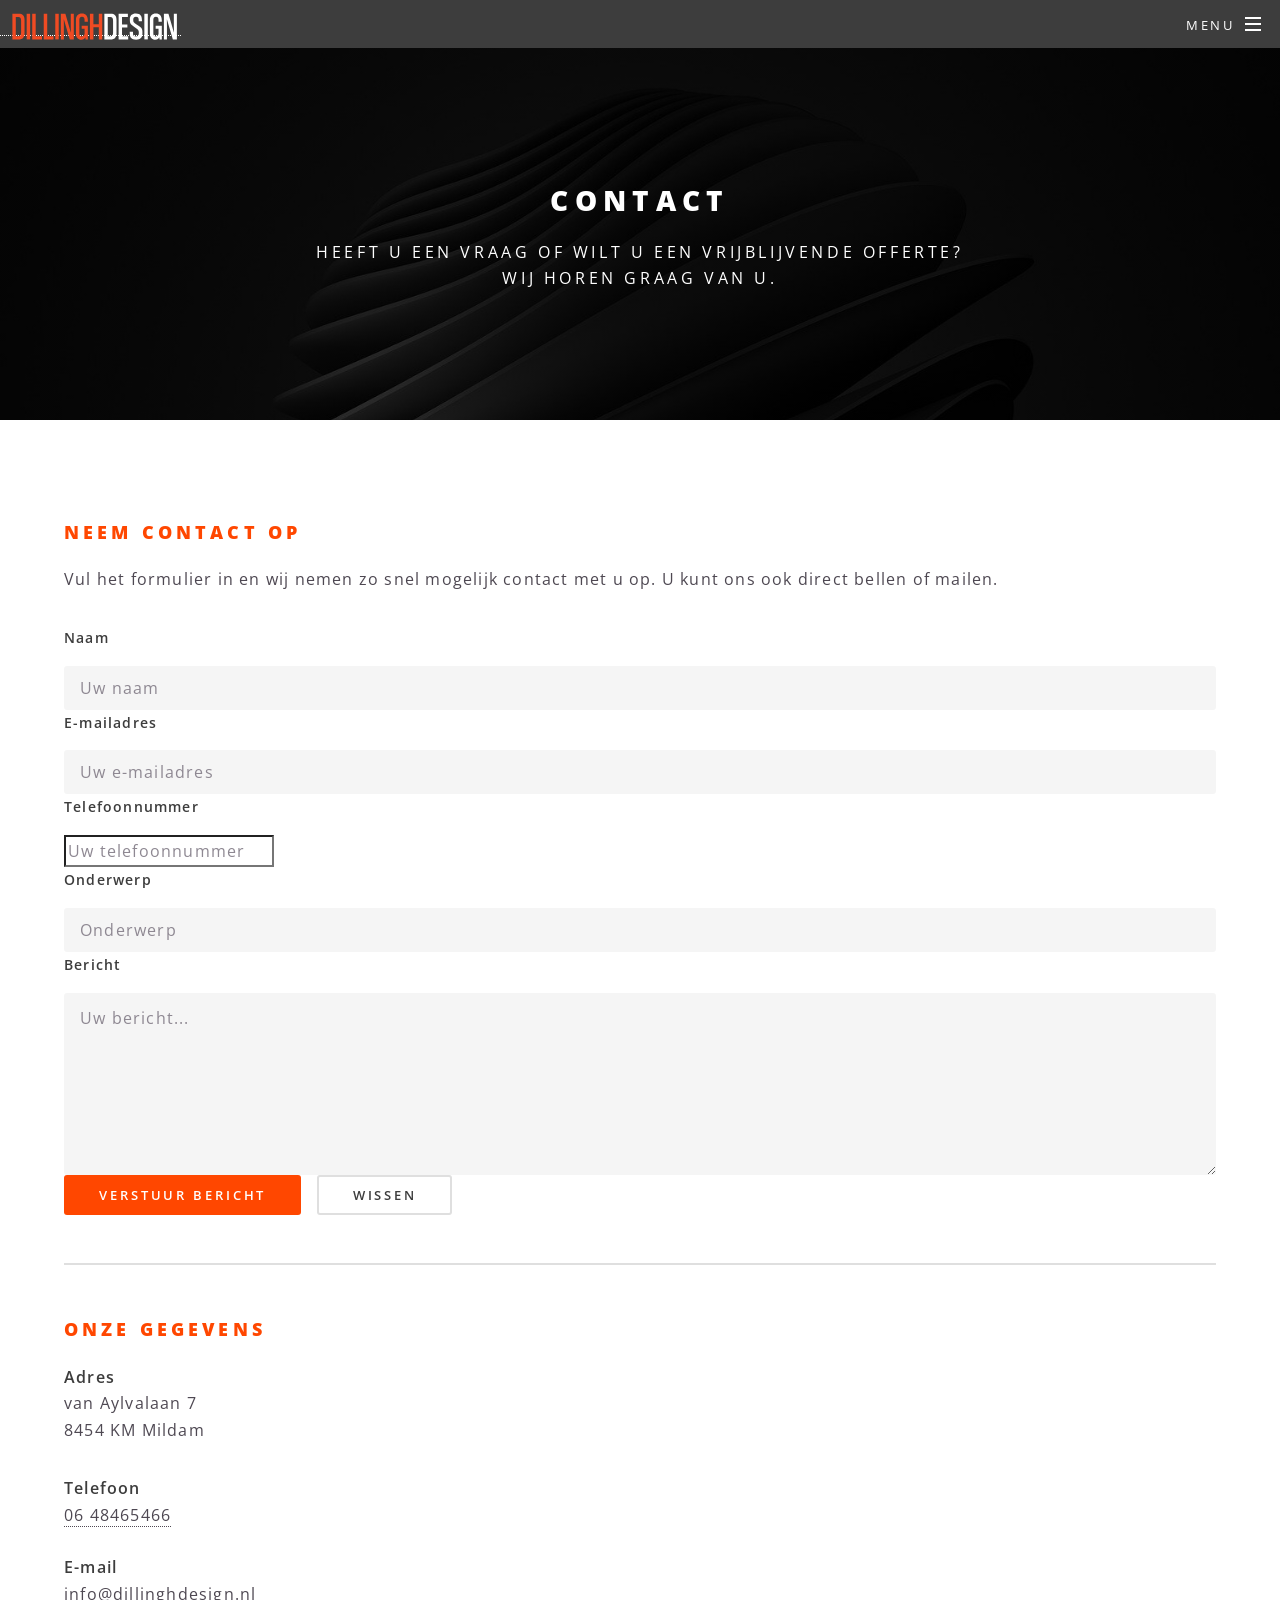
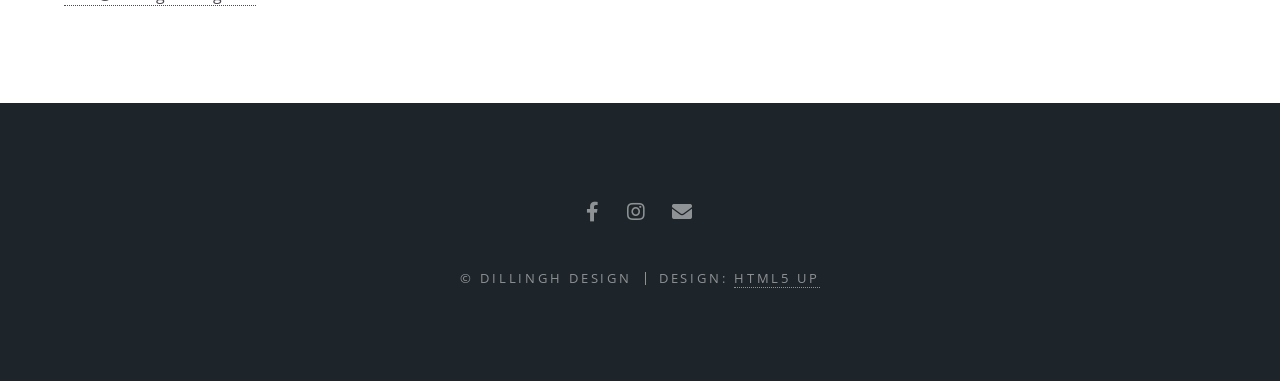
==== contact.html @ 3eafe84a "Add contact.html with contact form and details" ====
<!DOCTYPE HTML>
<html>
	<head>
		<title>Contact – Dillingh Design</title>
		<meta charset="utf-8" />
		<meta name="viewport" content="width=device-width, initial-scale=1, user-scalable=no" />
		<link rel="stylesheet" href="assets/css/main.css" />
		<noscript><link rel="stylesheet" href="assets/css/noscript.css" /></noscript>
	</head>
	<body class="is-preload">

		<!-- Page Wrapper -->
			<div id="page-wrapper">

				<!-- Header -->
					<header id="header">
						<a href="index.html"><img src="images/logo-DD.svg" alt="" style="height: 2em; vertical-align: middle; margin-left: 0.5em;" /></a>
						<nav id="nav">
							<ul>
								<li class="special">
									<a href="#menu" class="menuToggle"><span>Menu</span></a>
									<div id="menu">
										<ul>
											<li><a href="index.html">Home</a></li>
											<li><a href="diensten.html">Diensten</a></li>
											<li><a href="portfolio.html">Portfolio</a></li>
											<li><a href="contact.html">Contact</a></li>
										</ul>
									</div>
								</li>
							</ul>
						</nav>
					</header>

				<!-- Main -->
					<article id="main">

						<!-- Page Banner -->
						<header>
							<h2>Contact</h2>
							<p>Heeft u een vraag of wilt u een vrijblijvende offerte?<br />
							Wij horen graag van u.</p>
						</header>

						<!-- Contact Inhoud -->
						<section class="wrapper style5">
							<div class="inner">

								<h3>Neem contact op</h3>
								<p>Vul het formulier in en wij nemen zo snel mogelijk contact met u op. U kunt ons ook direct bellen of mailen.</p>

								<!-- Contactformulier -->
								<form method="post" action="https://formspree.io/f/JOUW_FORMSPREE_CODE">
									<div class="fields">
										<div class="field half">
											<label for="name">Naam</label>
											<input type="text" name="name" id="name" placeholder="Uw naam" required />
										</div>
										<div class="field half">
											<label for="email">E-mailadres</label>
											<input type="email" name="email" id="email" placeholder="Uw e-mailadres" required />
										</div>
										<div class="field half">
											<label for="phone">Telefoonnummer</label>
											<input type="tel" name="phone" id="phone" placeholder="Uw telefoonnummer" />
										</div>
										<div class="field half">
											<label for="subject">Onderwerp</label>
											<input type="text" name="subject" id="subject" placeholder="Onderwerp" />
										</div>
										<div class="field">
											<label for="message">Bericht</label>
											<textarea name="message" id="message" rows="6" placeholder="Uw bericht..." required></textarea>
										</div>
									</div>
									<ul class="actions">
										<li><input type="submit" value="Verstuur bericht" class="button primary" /></li>
										<li><input type="reset" value="Wissen" class="button" /></li>
									</ul>
								</form>

								<hr />

								<!-- Contactgegevens -->
								<h3>Onze gegevens</h3>
								<div class="fields">
									<div class="field half">
										<p>
											<strong>Adres</strong><br />
											van Aylvalaan 7<br />
											8454 KM Mildam
										</p>
									</div>
									<div class="field half">
										<p>
											<strong>Telefoon</strong><br />
											<a href="tel:0648465466">06 48465466</a><br /><br />
											<strong>E-mail</strong><br />
											<a href="mailto:info@dillinghdesign.nl">info@dillinghdesign.nl</a>
										</p>
									</div>
								</div>

							</div>
						</section>

					</article>

				<!-- Footer -->
					<footer id="footer">
						<ul class="icons">
							<li><a href="#" class="icon brands fa-facebook-f"><span class="label">Facebook</span></a></li>
							<li><a href="#" class="icon brands fa-instagram"><span class="label">Instagram</span></a></li>
							<li><a href="#" class="icon solid fa-envelope"><span class="label">Email</span></a></li>
						</ul>
						<ul class="copyright">
							<li>&copy; Dillingh Design</li><li>Design: <a href="http://html5up.net">HTML5 UP</a></li>
						</ul>
					</footer>

			</div>

		<!-- Scripts -->
			<script src="assets/js/jquery.min.js"></script>
			<script src="assets/js/jquery.scrollex.min.js"></script>
			<script src="assets/js/jquery.scrolly.min.js"></script>
			<script src="assets/js/browser.min.js"></script>
			<script src="assets/js/breakpoints.min.js"></script>
			<script src="assets/js/util.js"></script>
			<script src="assets/js/main.js"></script>
		<script>
window.addEventListener('scroll', function() {
    var header = document.getElementById('header');
    if (window.scrollY > 50) {
        header.style.background = '#2d2d2d';
        header.style.borderBottom = '3px solid #ff4700';
    } else {
        header.style.background = 'transparent';
        header.style.borderBottom = 'none';
    }
});
</script>
		<style>
		  .wrapper h3,
		  .inner h3 {
		    color: #ff4700 !important;
		  }

		  #header a img {
		    border: none;
		    outline: none;
		  }

		  #header a {
		    text-decoration: none;
		  }

		  .wrapper h2,
		  .inner h2 {
		    color: #ff4700 !important;
		  }
		</style>

	</body>
</html>
---- assets/css/main.css ----
@import url(fontawesome-all.min.css);
@import url("https://fonts.googleapis.com/css?family=Open+Sans:400,400italic,600,600italic,800,800italic");

/*
	Spectral by HTML5 UP
	html5up.net | @ajlkn
	Free for personal and commercial use under the CCA 3.0 license (html5up.net/license)
*/

html, body, div, span, applet, object,
iframe, h1, h2, h3, h4, h5, h6, p, blockquote,
pre, a, abbr, acronym, address, big, cite,
code, del, dfn, em, img, ins, kbd, q, s, samp,
small, strike, strong, sub, sup, tt, var, b,
u, i, center, dl, dt, dd, ol, ul, li, fieldset,
form, label, legend, table, caption, tbody,
tfoot, thead, tr, th, td, article, aside,
canvas, details, embed, figure, figcaption,
footer, header, hgroup, menu, nav, output, ruby,
section, summary, time, mark, audio, video {
	margin: 0;
	padding: 0;
	border: 0;
	font-size: 100%;
	font: inherit;
	vertical-align: baseline;}

article, aside, details, figcaption, figure,
footer, header, hgroup, menu, nav, section {
	display: block;}

body {
	line-height: 1;
}

ol, ul {
	list-style: none;
}

blockquote, q {
	quotes: none;
}

	blockquote:before, blockquote:after, q:before, q:after {
		content: '';
		content: none;
	}

table {
	border-collapse: collapse;
	border-spacing: 0;
}

body {
	-webkit-text-size-adjust: none;
}

mark {
	background-color: transparent;
	color: inherit;
}

input::-moz-focus-inner {
	border: 0;
	padding: 0;
}

input, select, textarea {
	-moz-appearance: none;
	-webkit-appearance: none;
	-ms-appearance: none;
	appearance: none;
}

/* Basic */

	@-ms-viewport {
		width: device-width;
	}

	html {
		box-sizing: border-box;
	}

	*, *:before, *:after {
		box-sizing: inherit;
	}

	body {
		background: #3d3d3d;
	}

		body.is-preload *, body.is-preload *:before, body.is-preload *:after {
			-moz-animation: none !important;
			-webkit-animation: none !important;
			-ms-animation: none !important;
			animation: none !important;
			-moz-transition: none !important;
			-webkit-transition: none !important;
			-ms-transition: none !important;
			transition: none !important;
		}

	body, input, select, textarea {
		color: #fff;
		font-family: "Open Sans", Helvetica, sans-serif;
		font-size: 15pt;
		font-weight: 400;
		letter-spacing: 0.075em;
		line-height: 1.65em;
	}

		@media screen and (max-width: 1680px) {

			body, input, select, textarea {
				font-size: 13pt;
			}

		}

		@media screen and (max-width: 1280px) {

			body, input, select, textarea {
				font-size: 12pt;
			}

		}

		@media screen and (max-width: 736px) {

			body, input, select, textarea {
				font-size: 11pt;
				letter-spacing: 0.0375em;
			}

		}

	a {
		-moz-transition: color 0.2s ease, border-bottom-color 0.2s ease;
		-webkit-transition: color 0.2s ease, border-bottom-color 0.2s ease;
		-ms-transition: color 0.2s ease, border-bottom-color 0.2s ease;
		transition: color 0.2s ease, border-bottom-color 0.2s ease;
		border-bottom: dotted 1px;
		color: inherit;
		text-decoration: none;
	}

		a:hover {
			border-bottom-color: transparent;
		}

	strong, b {
		color: #fff;
		font-weight: 600;
	}

	em, i {
		font-style: italic;
	}

	p {
		margin: 0 0 2em 0;
	}

	h1, h2, h3, h4, h5, h6 {
		color: #fff;
		font-weight: 800;
		letter-spacing: 0.225em;
		line-height: 1em;
		margin: 0 0 1em 0;
		text-transform: uppercase;
	}

		h1 a, h2 a, h3 a, h4 a, h5 a, h6 a {
			color: inherit;
			text-decoration: none;
		}

	h2 {
		font-size: 1.35em;
		line-height: 1.75em;
	}

		@media screen and (max-width: 736px) {

			h2 {
				font-size: 1.1em;
				line-height: 1.65em;
			}

		}

	h3 {
		font-size: 1.15em;
		line-height: 1.75em;
	}

		@media screen and (max-width: 736px) {

			h3 {
				font-size: 1em;
				line-height: 1.65em;
			}

		}

	h4 {
		font-size: 1em;
		line-height: 1.5em;
	}

	h5 {
		font-size: 0.8em;
		line-height: 1.5em;
	}

	h6 {
		font-size: 0.7em;
		line-height: 1.5em;
	}

	sub {
		font-size: 0.8em;
		position: relative;
		top: 0.5em;
	}

	sup {
		font-size: 0.8em;
		position: relative;
		top: -0.5em;
	}

	hr {
		border: 0;
		border-bottom: solid 2px #fff;
		margin: 3em 0;
	}

		hr.major {
			margin: 4.5em 0;
		}

	blockquote {
		border-left: solid 4px #fff;
		font-style: italic;
		margin: 0 0 2em 0;
		padding: 0.5em 0 0.5em 2em;
	}

	code {
		background: rgba(144, 144, 144, 0.25);
		border-radius: 3px;
		font-family: "Courier New", monospace;
		font-size: 0.9em;
		letter-spacing: 0;
		margin: 0 0.25em;
		padding: 0.25em 0.65em;
	}

	pre {
		-webkit-overflow-scrolling: touch;
		font-family: "Courier New", monospace;
		font-size: 0.9em;
		margin: 0 0 2em 0;
	}

		pre code {
			display: block;
			line-height: 1.75em;
			padding: 1em 1.5em;
			overflow-x: auto;
		}

	.align-left {
		text-align: left;
	}

	.align-center {
		text-align: center;
	}

	.align-right {
		text-align: right;
	}

/* Row */

	.row {
		display: flex;
		flex-wrap: wrap;
		box-sizing: border-box;
		align-items: stretch;
	}

		.row > * {
			box-sizing: border-box;
		}

		.row.gtr-uniform > * > :last-child {
			margin-bottom: 0;
		}

		.row.aln-left {
			justify-content: flex-start;
		}

		.row.aln-center {
			justify-content: center;
		}

		.row.aln-right {
			justify-content: flex-end;
		}

		.row.aln-top {
			align-items: flex-start;
		}

		.row.aln-middle {
			align-items: center;
		}

		.row.aln-bottom {
			align-items: flex-end;
		}

		.row > .imp {
			order: -1;
		}

		.row > .col-1 {
			width: 8.33333%;
		}

		.row > .off-1 {
			margin-left: 8.33333%;
		}

		.row > .col-2 {
			width: 16.66667%;
		}

		.row > .off-2 {
			margin-left: 16.66667%;
		}

		.row > .col-3 {
			width: 25%;
		}

		.row > .off-3 {
			margin-left: 25%;
		}

		.row > .col-4 {
			width: 33.33333%;
		}

		.row > .off-4 {
			margin-left: 33.33333%;
		}

		.row > .col-5 {
			width: 41.66667%;
		}

		.row > .off-5 {
			margin-left: 41.66667%;
		}

		.row > .col-6 {
			width: 50%;
		}

		.row > .off-6 {
			margin-left: 50%;
		}

		.row > .col-7 {
			width: 58.33333%;
		}

		.row > .off-7 {
			margin-left: 58.33333%;
		}

		.row > .col-8 {
			width: 66.66667%;
		}

		.row > .off-8 {
			margin-left: 66.66667%;
		}

		.row > .col-9 {
			width: 75%;
		}

		.row > .off-9 {
			margin-left: 75%;
		}

		.row > .col-10 {
			width: 83.33333%;
		}

		.row > .off-10 {
			margin-left: 83.33333%;
		}

		.row > .col-11 {
			width: 91.66667%;
		}

		.row > .off-11 {
			margin-left: 91.66667%;
		}

		.row > .col-12 {
			width: 100%;
		}

		.row > .off-12 {
			margin-left: 100%;
		}

		.row.gtr-0 {
			margin-top: 0;
			margin-left: 0em;
		}

			.row.gtr-0 > * {
				padding: 0 0 0 0em;
			}

			.row.gtr-0.gtr-uniform {
				margin-top: 0em;
			}

				.row.gtr-0.gtr-uniform > * {
					padding-top: 0em;
				}

		.row.gtr-25 {
			margin-top: 0;
			margin-left: -0.375em;
		}

			.row.gtr-25 > * {
				padding: 0 0 0 0.375em;
			}

			.row.gtr-25.gtr-uniform {
				margin-top: -0.375em;
			}

				.row.gtr-25.gtr-uniform > * {
					padding-top: 0.375em;
				}

		.row.gtr-50 {
			margin-top: 0;
			margin-left: -0.75em;
		}

			.row.gtr-50 > * {
				padding: 0 0 0 0.75em;
			}

			.row.gtr-50.gtr-uniform {
				margin-top: -0.75em;
			}

				.row.gtr-50.gtr-uniform > * {
					padding-top: 0.75em;
				}

		.row {
			margin-top: 0;
			margin-left: -1.5em;
		}

			.row > * {
				padding: 0 0 0 1.5em;
			}

			.row.gtr-uniform {
				margin-top: -1.5em;
			}

				.row.gtr-uniform > * {
					padding-top: 1.5em;
				}

		.row.gtr-150 {
			margin-top: 0;
			margin-left: -2.25em;
		}

			.row.gtr-150 > * {
				padding: 0 0 0 2.25em;
			}

			.row.gtr-150.gtr-uniform {
				margin-top: -2.25em;
			}

				.row.gtr-150.gtr-uniform > * {
					padding-top: 2.25em;
				}

		.row.gtr-200 {
			margin-top: 0;
			margin-left: -3em;
		}

			.row.gtr-200 > * {
				padding: 0 0 0 3em;
			}

			.row.gtr-200.gtr-uniform {
				margin-top: -3em;
			}

				.row.gtr-200.gtr-uniform > * {
					padding-top: 3em;
				}

		@media screen and (max-width: 1680px) {

			.row {
				display: flex;
				flex-wrap: wrap;
				box-sizing: border-box;
				align-items: stretch;
			}

				.row > * {
					box-sizing: border-box;
				}

				.row.gtr-uniform > * > :last-child {
					margin-bottom: 0;
				}

				.row.aln-left {
					justify-content: flex-start;
				}

				.row.aln-center {
					justify-content: center;
				}

				.row.aln-right {
					justify-content: flex-end;
				}

				.row.aln-top {
					align-items: flex-start;
				}

				.row.aln-middle {
					align-items: center;
				}

				.row.aln-bottom {
					align-items: flex-end;
				}

				.row > .imp-xlarge {
					order: -1;
				}

				.row > .col-1-xlarge {
					width: 8.33333%;
				}

				.row > .off-1-xlarge {
					margin-left: 8.33333%;
				}

				.row > .col-2-xlarge {
					width: 16.66667%;
				}

				.row > .off-2-xlarge {
					margin-left: 16.66667%;
				}

				.row > .col-3-xlarge {
					width: 25%;
				}

				.row > .off-3-xlarge {
					margin-left: 25%;
				}

				.row > .col-4-xlarge {
					width: 33.33333%;
				}

				.row > .off-4-xlarge {
					margin-left: 33.33333%;
				}

				.row > .col-5-xlarge {
					width: 41.66667%;
				}

				.row > .off-5-xlarge {
					margin-left: 41.66667%;
				}

				.row > .col-6-xlarge {
					width: 50%;
				}

				.row > .off-6-xlarge {
					margin-left: 50%;
				}

				.row > .col-7-xlarge {
					width: 58.33333%;
				}

				.row > .off-7-xlarge {
					margin-left: 58.33333%;
				}

				.row > .col-8-xlarge {
					width: 66.66667%;
				}

				.row > .off-8-xlarge {
					margin-left: 66.66667%;
				}

				.row > .col-9-xlarge {
					width: 75%;
				}

				.row > .off-9-xlarge {
					margin-left: 75%;
				}

				.row > .col-10-xlarge {
					width: 83.33333%;
				}

				.row > .off-10-xlarge {
					margin-left: 83.33333%;
				}

				.row > .col-11-xlarge {
					width: 91.66667%;
				}

				.row > .off-11-xlarge {
					margin-left: 91.66667%;
				}

				.row > .col-12-xlarge {
					width: 100%;
				}

				.row > .off-12-xlarge {
					margin-left: 100%;
				}

				.row.gtr-0 {
					margin-top: 0;
					margin-left: 0em;
				}

					.row.gtr-0 > * {
						padding: 0 0 0 0em;
					}

					.row.gtr-0.gtr-uniform {
						margin-top: 0em;
					}

						.row.gtr-0.gtr-uniform > * {
							padding-top: 0em;
						}

				.row.gtr-25 {
					margin-top: 0;
					margin-left: -0.375em;
				}

					.row.gtr-25 > * {
						padding: 0 0 0 0.375em;
					}

					.row.gtr-25.gtr-uniform {
						margin-top: -0.375em;
					}

						.row.gtr-25.gtr-uniform > * {
							padding-top: 0.375em;
						}

				.row.gtr-50 {
					margin-top: 0;
					margin-left: -0.75em;
				}

					.row.gtr-50 > * {
						padding: 0 0 0 0.75em;
					}

					.row.gtr-50.gtr-uniform {
						margin-top: -0.75em;
					}

						.row.gtr-50.gtr-uniform > * {
							padding-top: 0.75em;
						}

				.row {
					margin-top: 0;
					margin-left: -1.5em;
				}

					.row > * {
						padding: 0 0 0 1.5em;
					}

					.row.gtr-uniform {
						margin-top: -1.5em;
					}

						.row.gtr-uniform > * {
							padding-top: 1.5em;
						}

				.row.gtr-150 {
					margin-top: 0;
					margin-left: -2.25em;
				}

					.row.gtr-150 > * {
						padding: 0 0 0 2.25em;
					}

					.row.gtr-150.gtr-uniform {
						margin-top: -2.25em;
					}

						.row.gtr-150.gtr-uniform > * {
							padding-top: 2.25em;
						}

				.row.gtr-200 {
					margin-top: 0;
					margin-left: -3em;
				}

					.row.gtr-200 > * {
						padding: 0 0 0 3em;
					}

					.row.gtr-200.gtr-uniform {
						margin-top: -3em;
					}

						.row.gtr-200.gtr-uniform > * {
							padding-top: 3em;
						}

		}

		@media screen and (max-width: 1280px) {

			.row {
				display: flex;
				flex-wrap: wrap;
				box-sizing: border-box;
				align-items: stretch;
			}

				.row > * {
					box-sizing: border-box;
				}

				.row.gtr-uniform > * > :last-child {
					margin-bottom: 0;
				}

				.row.aln-left {
					justify-content: flex-start;
				}

				.row.aln-center {
					justify-content: center;
				}

				.row.aln-right {
					justify-content: flex-end;
				}

				.row.aln-top {
					align-items: flex-start;
				}

				.row.aln-middle {
					align-items: center;
				}

				.row.aln-bottom {
					align-items: flex-end;
				}

				.row > .imp-large {
					order: -1;
				}

				.row > .col-1-large {
					width: 8.33333%;
				}

				.row > .off-1-large {
					margin-left: 8.33333%;
				}

				.row > .col-2-large {
					width: 16.66667%;
				}

				.row > .off-2-large {
					margin-left: 16.66667%;
				}

				.row > .col-3-large {
					width: 25%;
				}

				.row > .off-3-large {
					margin-left: 25%;
				}

				.row > .col-4-large {
					width: 33.33333%;
				}

				.row > .off-4-large {
					margin-left: 33.33333%;
				}

				.row > .col-5-large {
					width: 41.66667%;
				}

				.row > .off-5-large {
					margin-left: 41.66667%;
				}

				.row > .col-6-large {
					width: 50%;
				}

				.row > .off-6-large {
					margin-left: 50%;
				}

				.row > .col-7-large {
					width: 58.33333%;
				}

				.row > .off-7-large {
					margin-left: 58.33333%;
				}

				.row > .col-8-large {
					width: 66.66667%;
				}

				.row > .off-8-large {
					margin-left: 66.66667%;
				}

				.row > .col-9-large {
					width: 75%;
				}

				.row > .off-9-large {
					margin-left: 75%;
				}

				.row > .col-10-large {
					width: 83.33333%;
				}

				.row > .off-10-large {
					margin-left: 83.33333%;
				}

				.row > .col-11-large {
					width: 91.66667%;
				}

				.row > .off-11-large {
					margin-left: 91.66667%;
				}

				.row > .col-12-large {
					width: 100%;
				}

				.row > .off-12-large {
					margin-left: 100%;
				}

				.row.gtr-0 {
					margin-top: 0;
					margin-left: 0em;
				}

					.row.gtr-0 > * {
						padding: 0 0 0 0em;
					}

					.row.gtr-0.gtr-uniform {
						margin-top: 0em;
					}

						.row.gtr-0.gtr-uniform > * {
							padding-top: 0em;
						}

				.row.gtr-25 {
					margin-top: 0;
					margin-left: -0.375em;
				}

					.row.gtr-25 > * {
						padding: 0 0 0 0.375em;
					}

					.row.gtr-25.gtr-uniform {
						margin-top: -0.375em;
					}

						.row.gtr-25.gtr-uniform > * {
							padding-top: 0.375em;
						}

				.row.gtr-50 {
					margin-top: 0;
					margin-left: -0.75em;
				}

					.row.gtr-50 > * {
						padding: 0 0 0 0.75em;
					}

					.row.gtr-50.gtr-uniform {
						margin-top: -0.75em;
					}

						.row.gtr-50.gtr-uniform > * {
							padding-top: 0.75em;
						}

				.row {
					margin-top: 0;
					margin-left: -1.5em;
				}

					.row > * {
						padding: 0 0 0 1.5em;
					}

					.row.gtr-uniform {
						margin-top: -1.5em;
					}

						.row.gtr-uniform > * {
							padding-top: 1.5em;
						}

				.row.gtr-150 {
					margin-top: 0;
					margin-left: -2.25em;
				}

					.row.gtr-150 > * {
						padding: 0 0 0 2.25em;
					}

					.row.gtr-150.gtr-uniform {
						margin-top: -2.25em;
					}

						.row.gtr-150.gtr-uniform > * {
							padding-top: 2.25em;
						}

				.row.gtr-200 {
					margin-top: 0;
					margin-left: -3em;
				}

					.row.gtr-200 > * {
						padding: 0 0 0 3em;
					}

					.row.gtr-200.gtr-uniform {
						margin-top: -3em;
					}

						.row.gtr-200.gtr-uniform > * {
							padding-top: 3em;
						}

		}

		@media screen and (max-width: 980px) {

			.row {
				display: flex;
				flex-wrap: wrap;
				box-sizing: border-box;
				align-items: stretch;
			}

				.row > * {
					box-sizing: border-box;
				}

				.row.gtr-uniform > * > :last-child {
					margin-bottom: 0;
				}

				.row.aln-left {
					justify-content: flex-start;
				}

				.row.aln-center {
					justify-content: center;
				}

				.row.aln-right {
					justify-content: flex-end;
				}

				.row.aln-top {
					align-items: flex-start;
				}

				.row.aln-middle {
					align-items: center;
				}

				.row.aln-bottom {
					align-items: flex-end;
				}

				.row > .imp-medium {
					order: -1;
				}

				.row > .col-1-medium {
					width: 8.33333%;
				}

				.row > .off-1-medium {
					margin-left: 8.33333%;
				}

				.row > .col-2-medium {
					width: 16.66667%;
				}

				.row > .off-2-medium {
					margin-left: 16.66667%;
				}

				.row > .col-3-medium {
					width: 25%;
				}

				.row > .off-3-medium {
					margin-left: 25%;
				}

				.row > .col-4-medium {
					width: 33.33333%;
				}

				.row > .off-4-medium {
					margin-left: 33.33333%;
				}

				.row > .col-5-medium {
					width: 41.66667%;
				}

				.row > .off-5-medium {
					margin-left: 41.66667%;
				}

				.row > .col-6-medium {
					width: 50%;
				}

				.row > .off-6-medium {
					margin-left: 50%;
				}

				.row > .col-7-medium {
					width: 58.33333%;
				}

				.row > .off-7-medium {
					margin-left: 58.33333%;
				}

				.row > .col-8-medium {
					width: 66.66667%;
				}

				.row > .off-8-medium {
					margin-left: 66.66667%;
				}

				.row > .col-9-medium {
					width: 75%;
				}

				.row > .off-9-medium {
					margin-left: 75%;
				}

				.row > .col-10-medium {
					width: 83.33333%;
				}

				.row > .off-10-medium {
					margin-left: 83.33333%;
				}

				.row > .col-11-medium {
					width: 91.66667%;
				}

				.row > .off-11-medium {
					margin-left: 91.66667%;
				}

				.row > .col-12-medium {
					width: 100%;
				}

				.row > .off-12-medium {
					margin-left: 100%;
				}

				.row.gtr-0 {
					margin-top: 0;
					margin-left: 0em;
				}

					.row.gtr-0 > * {
						padding: 0 0 0 0em;
					}

					.row.gtr-0.gtr-uniform {
						margin-top: 0em;
					}

						.row.gtr-0.gtr-uniform > * {
							padding-top: 0em;
						}

				.row.gtr-25 {
					margin-top: 0;
					margin-left: -0.375em;
				}

					.row.gtr-25 > * {
						padding: 0 0 0 0.375em;
					}

					.row.gtr-25.gtr-uniform {
						margin-top: -0.375em;
					}

						.row.gtr-25.gtr-uniform > * {
							padding-top: 0.375em;
						}

				.row.gtr-50 {
					margin-top: 0;
					margin-left: -0.75em;
				}

					.row.gtr-50 > * {
						padding: 0 0 0 0.75em;
					}

					.row.gtr-50.gtr-uniform {
						margin-top: -0.75em;
					}

						.row.gtr-50.gtr-uniform > * {
							padding-top: 0.75em;
						}

				.row {
					margin-top: 0;
					margin-left: -1.5em;
				}

					.row > * {
						padding: 0 0 0 1.5em;
					}

					.row.gtr-uniform {
						margin-top: -1.5em;
					}

						.row.gtr-uniform > * {
							padding-top: 1.5em;
						}

				.row.gtr-150 {
					margin-top: 0;
					margin-left: -2.25em;
				}

					.row.gtr-150 > * {
						padding: 0 0 0 2.25em;
					}

					.row.gtr-150.gtr-uniform {
						margin-top: -2.25em;
					}

						.row.gtr-150.gtr-uniform > * {
							padding-top: 2.25em;
						}

				.row.gtr-200 {
					margin-top: 0;
					margin-left: -3em;
				}

					.row.gtr-200 > * {
						padding: 0 0 0 3em;
					}

					.row.gtr-200.gtr-uniform {
						margin-top: -3em;
					}

						.row.gtr-200.gtr-uniform > * {
							padding-top: 3em;
						}

		}

		@media screen and (max-width: 736px) {

			.row {
				display: flex;
				flex-wrap: wrap;
				box-sizing: border-box;
				align-items: stretch;
			}

				.row > * {
					box-sizing: border-box;
				}

				.row.gtr-uniform > * > :last-child {
					margin-bottom: 0;
				}

				.row.aln-left {
					justify-content: flex-start;
				}

				.row.aln-center {
					justify-content: center;
				}

				.row.aln-right {
					justify-content: flex-end;
				}

				.row.aln-top {
					align-items: flex-start;
				}

				.row.aln-middle {
					align-items: center;
				}

				.row.aln-bottom {
					align-items: flex-end;
				}

				.row > .imp-small {
					order: -1;
				}

				.row > .col-1-small {
					width: 8.33333%;
				}

				.row > .off-1-small {
					margin-left: 8.33333%;
				}

				.row > .col-2-small {
					width: 16.66667%;
				}

				.row > .off-2-small {
					margin-left: 16.66667%;
				}

				.row > .col-3-small {
					width: 25%;
				}

				.row > .off-3-small {
					margin-left: 25%;
				}

				.row > .col-4-small {
					width: 33.33333%;
				}

				.row > .off-4-small {
					margin-left: 33.33333%;
				}

				.row > .col-5-small {
					width: 41.66667%;
				}

				.row > .off-5-small {
					margin-left: 41.66667%;
				}

				.row > .col-6-small {
					width: 50%;
				}

				.row > .off-6-small {
					margin-left: 50%;
				}

				.row > .col-7-small {
					width: 58.33333%;
				}

				.row > .off-7-small {
					margin-left: 58.33333%;
				}

				.row > .col-8-small {
					width: 66.66667%;
				}

				.row > .off-8-small {
					margin-left: 66.66667%;
				}

				.row > .col-9-small {
					width: 75%;
				}

				.row > .off-9-small {
					margin-left: 75%;
				}

				.row > .col-10-small {
					width: 83.33333%;
				}

				.row > .off-10-small {
					margin-left: 83.33333%;
				}

				.row > .col-11-small {
					width: 91.66667%;
				}

				.row > .off-11-small {
					margin-left: 91.66667%;
				}

				.row > .col-12-small {
					width: 100%;
				}

				.row > .off-12-small {
					margin-left: 100%;
				}

				.row.gtr-0 {
					margin-top: 0;
					margin-left: 0em;
				}

					.row.gtr-0 > * {
						padding: 0 0 0 0em;
					}

					.row.gtr-0.gtr-uniform {
						margin-top: 0em;
					}

						.row.gtr-0.gtr-uniform > * {
							padding-top: 0em;
						}

				.row.gtr-25 {
					margin-top: 0;
					margin-left: -0.375em;
				}

					.row.gtr-25 > * {
						padding: 0 0 0 0.375em;
					}

					.row.gtr-25.gtr-uniform {
						margin-top: -0.375em;
					}

						.row.gtr-25.gtr-uniform > * {
							padding-top: 0.375em;
						}

				.row.gtr-50 {
					margin-top: 0;
					margin-left: -0.75em;
				}

					.row.gtr-50 > * {
						padding: 0 0 0 0.75em;
					}

					.row.gtr-50.gtr-uniform {
						margin-top: -0.75em;
					}

						.row.gtr-50.gtr-uniform > * {
							padding-top: 0.75em;
						}

				.row {
					margin-top: 0;
					margin-left: -1.5em;
				}

					.row > * {
						padding: 0 0 0 1.5em;
					}

					.row.gtr-uniform {
						margin-top: -1.5em;
					}

						.row.gtr-uniform > * {
							padding-top: 1.5em;
						}

				.row.gtr-150 {
					margin-top: 0;
					margin-left: -2.25em;
				}

					.row.gtr-150 > * {
						padding: 0 0 0 2.25em;
					}

					.row.gtr-150.gtr-uniform {
						margin-top: -2.25em;
					}

						.row.gtr-150.gtr-uniform > * {
							padding-top: 2.25em;
						}

				.row.gtr-200 {
					margin-top: 0;
					margin-left: -3em;
				}

					.row.gtr-200 > * {
						padding: 0 0 0 3em;
					}

					.row.gtr-200.gtr-uniform {
						margin-top: -3em;
					}

						.row.gtr-200.gtr-uniform > * {
							padding-top: 3em;
						}

		}

		@media screen and (max-width: 480px) {

			.row {
				display: flex;
				flex-wrap: wrap;
				box-sizing: border-box;
				align-items: stretch;
			}

				.row > * {
					box-sizing: border-box;
				}

				.row.gtr-uniform > * > :last-child {
					margin-bottom: 0;
				}

				.row.aln-left {
					justify-content: flex-start;
				}

				.row.aln-center {
					justify-content: center;
				}

				.row.aln-right {
					justify-content: flex-end;
				}

				.row.aln-top {
					align-items: flex-start;
				}

				.row.aln-middle {
					align-items: center;
				}

				.row.aln-bottom {
					align-items: flex-end;
				}

				.row > .imp-xsmall {
					order: -1;
				}

				.row > .col-1-xsmall {
					width: 8.33333%;
				}

				.row > .off-1-xsmall {
					margin-left: 8.33333%;
				}

				.row > .col-2-xsmall {
					width: 16.66667%;
				}

				.row > .off-2-xsmall {
					margin-left: 16.66667%;
				}

				.row > .col-3-xsmall {
					width: 25%;
				}

				.row > .off-3-xsmall {
					margin-left: 25%;
				}

				.row > .col-4-xsmall {
					width: 33.33333%;
				}

				.row > .off-4-xsmall {
					margin-left: 33.33333%;
				}

				.row > .col-5-xsmall {
					width: 41.66667%;
				}

				.row > .off-5-xsmall {
					margin-left: 41.66667%;
				}

				.row > .col-6-xsmall {
					width: 50%;
				}

				.row > .off-6-xsmall {
					margin-left: 50%;
				}

				.row > .col-7-xsmall {
					width: 58.33333%;
				}

				.row > .off-7-xsmall {
					margin-left: 58.33333%;
				}

				.row > .col-8-xsmall {
					width: 66.66667%;
				}

				.row > .off-8-xsmall {
					margin-left: 66.66667%;
				}

				.row > .col-9-xsmall {
					width: 75%;
				}

				.row > .off-9-xsmall {
					margin-left: 75%;
				}

				.row > .col-10-xsmall {
					width: 83.33333%;
				}

				.row > .off-10-xsmall {
					margin-left: 83.33333%;
				}

				.row > .col-11-xsmall {
					width: 91.66667%;
				}

				.row > .off-11-xsmall {
					margin-left: 91.66667%;
				}

				.row > .col-12-xsmall {
					width: 100%;
				}

				.row > .off-12-xsmall {
					margin-left: 100%;
				}

				.row.gtr-0 {
					margin-top: 0;
					margin-left: 0em;
				}

					.row.gtr-0 > * {
						padding: 0 0 0 0em;
					}

					.row.gtr-0.gtr-uniform {
						margin-top: 0em;
					}

						.row.gtr-0.gtr-uniform > * {
							padding-top: 0em;
						}

				.row.gtr-25 {
					margin-top: 0;
					margin-left: -0.375em;
				}

					.row.gtr-25 > * {
						padding: 0 0 0 0.375em;
					}

					.row.gtr-25.gtr-uniform {
						margin-top: -0.375em;
					}

						.row.gtr-25.gtr-uniform > * {
							padding-top: 0.375em;
						}

				.row.gtr-50 {
					margin-top: 0;
					margin-left: -0.75em;
				}

					.row.gtr-50 > * {
						padding: 0 0 0 0.75em;
					}

					.row.gtr-50.gtr-uniform {
						margin-top: -0.75em;
					}

						.row.gtr-50.gtr-uniform > * {
							padding-top: 0.75em;
						}

				.row {
					margin-top: 0;
					margin-left: -1.5em;
				}

					.row > * {
						padding: 0 0 0 1.5em;
					}

					.row.gtr-uniform {
						margin-top: -1.5em;
					}

						.row.gtr-uniform > * {
							padding-top: 1.5em;
						}

				.row.gtr-150 {
					margin-top: 0;
					margin-left: -2.25em;
				}

					.row.gtr-150 > * {
						padding: 0 0 0 2.25em;
					}

					.row.gtr-150.gtr-uniform {
						margin-top: -2.25em;
					}

						.row.gtr-150.gtr-uniform > * {
							padding-top: 2.25em;
						}

				.row.gtr-200 {
					margin-top: 0;
					margin-left: -3em;
				}

					.row.gtr-200 > * {
						padding: 0 0 0 3em;
					}

					.row.gtr-200.gtr-uniform {
						margin-top: -3em;
					}

						.row.gtr-200.gtr-uniform > * {
							padding-top: 3em;
						}

		}

/* Section/Article */

	section.special, article.special {
		text-align: center;
	}

	header p {
		color: rgba(255, 255, 255, 0.5);
		position: relative;
		top: -0.25em;
	}

	header h3 + p {
		font-size: 1.1em;
	}

	header h4 + p,
	header h5 + p,
	header h6 + p {
		font-size: 0.9em;
	}

	header.major {
		margin: 0 0 3.5em 0;
	}

		header.major h2, header.major h3, header.major h4, header.major h5, header.major h6 {
			border-bottom: solid 2px #fff;
			display: inline-block;
			padding-bottom: 1em;
			position: relative;
		}

			header.major h2:after, header.major h3:after, header.major h4:after, header.major h5:after, header.major h6:after {
				content: '';
				display: block;
				height: 1px;
			}

		header.major p {
			color: #fff;
			top: 0;
		}

		@media screen and (max-width: 736px) {

			header.major {
				margin: 0 0 2em 0;
			}

		}

	@media screen and (max-width: 980px) {

		header br {
			display: none;
		}

	}

/* Form */

	form {
		margin: 0 0 2em 0;
	}

	label {
		color: #fff;
		display: block;
		font-size: 0.9em;
		font-weight: 600;
		margin: 0 0 1em 0;
	}

	input[type="text"],
	input[type="password"],
	input[type="email"],
	select,
	textarea {
		-moz-appearance: none;
		-webkit-appearance: none;
		-ms-appearance: none;
		appearance: none;
		background-color: rgba(144, 144, 144, 0.25);
		border-radius: 3px;
		border: none;
		color: inherit;
		display: block;
		outline: 0;
		padding: 0 1em;
		text-decoration: none;
		width: 100%;
	}

		input[type="text"]:invalid,
		input[type="password"]:invalid,
		input[type="email"]:invalid,
		select:invalid,
		textarea:invalid {
			box-shadow: none;
		}

		input[type="text"]:focus,
		input[type="password"]:focus,
		input[type="email"]:focus,
		select:focus,
		textarea:focus {
			box-shadow: 0 0 0 2px #2d2d2d;
		}

	select {
		background-size: 1.25em;
		background-repeat: no-repeat;
		background-position: calc(100% - 1em) center;
		height: 2.75em;
		padding-right: 2.75em;
		text-overflow: ellipsis;
	}

		select:focus::-ms-value {
			background-color: transparent;
		}

		select::-ms-expand {
			display: none;
		}

	input[type="text"],
	input[type="password"],
	input[type="email"],
	select {
		height: 2.75em;
	}

	textarea {
		padding: 0.75em 1em;
	}

	input[type="checkbox"],
	input[type="radio"] {
		-moz-appearance: none;
		-webkit-appearance: none;
		-ms-appearance: none;
		appearance: none;
		display: block;
		float: left;
		margin-right: -2em;
		opacity: 0;
		width: 1em;
		z-index: -1;
	}

		input[type="checkbox"] + label,
		input[type="radio"] + label {
			text-decoration: none;
			color: #fff;
			cursor: pointer;
			display: inline-block;
			font-size: 1em;
			font-weight: 400;
			padding-left: 2.4em;
			padding-right: 0.75em;
			position: relative;
		}

			input[type="checkbox"] + label:before,
			input[type="radio"] + label:before {
				-moz-osx-font-smoothing: grayscale;
				-webkit-font-smoothing: antialiased;
				display: inline-block;
				font-style: normal;
				font-variant: normal;
				text-rendering: auto;
				line-height: 1;
				text-transform: none !important;
				font-family: 'Font Awesome 5 Free';
				font-weight: 900;
			}

			input[type="checkbox"] + label:before,
			input[type="radio"] + label:before {
				background: rgba(144, 144, 144, 0.25);
				border-radius: 3px;
				content: '';
				display: inline-block;
				font-size: 0.8em;
				height: 2.0625em;
				left: 0;
				line-height: 2.0625em;
				position: absolute;
				text-align: center;
				top: 0;
				width: 2.0625em;
			}

		input[type="checkbox"]:checked + label:before,
		input[type="radio"]:checked + label:before {
			background: #3d3d3d;
			color: #fff;
			content: '\f00c';
		}

		input[type="checkbox"]:focus + label:before,
		input[type="radio"]:focus + label:before {
			box-shadow: 0 0 0 2px #2d2d2d;
		}

	input[type="checkbox"] + label:before {
		border-radius: 3px;
	}

	input[type="radio"] + label:before {
		border-radius: 100%;
	}

	::-webkit-input-placeholder {
		color: rgba(255, 255, 255, 0.5) !important;
		opacity: 1.0;
	}

	:-moz-placeholder {
		color: rgba(255, 255, 255, 0.5) !important;
		opacity: 1.0;
	}

	::-moz-placeholder {
		color: rgba(255, 255, 255, 0.5) !important;
		opacity: 1.0;
	}

	:-ms-input-placeholder {
		color: rgba(255, 255, 255, 0.5) !important;
		opacity: 1.0;
	}

/* Box */

	.box {
		border-radius: 3px;
		border: solid 2px #fff;
		margin-bottom: 2em;
		padding: 1.5em;
	}

		.box > :last-child,
		.box > :last-child > :last-child,
		.box > :last-child > :last-child > :last-child {
			margin-bottom: 0;
		}

		.box.alt {
			border: 0;
			border-radius: 0;
			padding: 0;
		}

/* Icon */

	.icon {
		text-decoration: none;
		border-bottom: none;
		position: relative;
	}

		.icon:before {
			-moz-osx-font-smoothing: grayscale;
			-webkit-font-smoothing: antialiased;
			display: inline-block;
			font-style: normal;
			font-variant: normal;
			text-rendering: auto;
			line-height: 1;
			text-transform: none !important;
			font-family: 'Font Awesome 5 Free';
			font-weight: 400;
		}

		.icon > .label {
			display: none;
		}

		.icon:before {
			line-height: inherit;
		}

		.icon.solid:before {
			font-weight: 900;
		}

		.icon.brands:before {
			font-family: 'Font Awesome 5 Brands';
		}

		.icon.major {
			-moz-transform: rotate(-45deg);
			-webkit-transform: rotate(-45deg);
			-ms-transform: rotate(-45deg);
			transform: rotate(-45deg);
			border-radius: 3px;
			border: solid 2px #fff;
			display: inline-block;
			font-size: 1.35em;
			height: calc(3em + 2px);
			line-height: 3em;
			text-align: center;
			width: calc(3em + 2px);
		}

			.icon.major:before {
				-moz-transform: rotate(45deg);
				-webkit-transform: rotate(45deg);
				-ms-transform: rotate(45deg);
				transform: rotate(45deg);
				display: inline-block;
				font-size: 1.5em;
			}

			@media screen and (max-width: 736px) {

				.icon.major {
					font-size: 1em;
				}

			}

		.icon.style1 {
			color: #ff4700;
		}

		.icon.style2 {
			color: #ff6a2f;
		}

		.icon.style3 {
			color: #ffaa80;
		}

/* Image */

	.image {
		border-radius: 3px;
		border: 0;
		display: inline-block;
		position: relative;
	}

		.image img {
			border-radius: 3px;
			display: block;
		}

		.image.left {
			float: left;
			margin: 0 2em 2em 0;
			top: 0.25em;
		}

		.image.right {
			float: right;
			margin: 0 0 2em 2em;
			top: 0.25em;
		}

		.image.left, .image.right {
			max-width: 40%;
		}

			.image.left img, .image.right img {
				width: 100%;
			}

		.image.fit {
			display: block;
			margin: 0 0 2em 0;
			width: 100%;
		}

			.image.fit img {
				width: 100%;
			}

/* List */

	ol {
		list-style: decimal;
		margin: 0 0 2em 0;
		padding-left: 1.25em;
	}

		ol li {
			padding-left: 0.25em;
		}

	ul {
		list-style: disc;
		margin: 0 0 2em 0;
		padding-left: 1em;
	}

		ul li {
			padding-left: 0.5em;
		}

		ul.alt {
			list-style: none;
			padding-left: 0;
		}

			ul.alt li {
				border-top: solid 1px #fff;
				padding: 0.5em 0;
			}

				ul.alt li:first-child {
					border-top: 0;
					padding-top: 0;
				}

	dl {
		margin: 0 0 2em 0;
	}

/* Actions */

	ul.actions {
		display: -moz-flex;
		display: -webkit-flex;
		display: -ms-flex;
		display: flex;
		cursor: default;
		list-style: none;
		margin-left: -1em;
		padding-left: 0;
	}

		ul.actions li {
			padding: 0 0 0 1em;
			vertical-align: middle;
		}

		ul.actions.special {
			-moz-justify-content: center;
			-webkit-justify-content: center;
			-ms-justify-content: center;
			justify-content: center;
			width: 100%;
			margin-left: 0;
		}

			ul.actions.special li:first-child {
				padding-left: 0;
			}

		ul.actions.stacked {
			-moz-flex-direction: column;
			-webkit-flex-direction: column;
			-ms-flex-direction: column;
			flex-direction: column;
			margin-left: 0;
		}

			ul.actions.stacked li {
				padding: 1em 0 0 0;
			}

				ul.actions.stacked li:first-child {
					padding-top: 0;
				}

		ul.actions.fit {
			width: calc(100% + 1em);
		}

			ul.actions.fit li {
				-moz-flex-grow: 1;
				-webkit-flex-grow: 1;
				-ms-flex-grow: 1;
				flex-grow: 1;
				-moz-flex-shrink: 1;
				-webkit-flex-shrink: 1;
				-ms-flex-shrink: 1;
				flex-shrink: 1;
				width: 100%;
			}

				ul.actions.fit li > * {
					width: 100%;
				}

			ul.actions.fit.stacked {
				width: 100%;
			}

		@media screen and (max-width: 480px) {

			ul.actions:not(.fixed) {
				-moz-flex-direction: column;
				-webkit-flex-direction: column;
				-ms-flex-direction: column;
				flex-direction: column;
				margin-left: 0;
				width: 100% !important;
			}

				ul.actions:not(.fixed) li {
					-moz-flex-grow: 1;
					-webkit-flex-grow: 1;
					-ms-flex-grow: 1;
					flex-grow: 1;
					-moz-flex-shrink: 1;
					-webkit-flex-shrink: 1;
					-ms-flex-shrink: 1;
					flex-shrink: 1;
					padding: 1em 0 0 0;
					text-align: center;
					width: 100%;
				}

					ul.actions:not(.fixed) li > * {
						width: 100%;
					}

					ul.actions:not(.fixed) li:first-child {
						padding-top: 0;
					}

					ul.actions:not(.fixed) li input[type="submit"],
					ul.actions:not(.fixed) li input[type="reset"],
					ul.actions:not(.fixed) li input[type="button"],
					ul.actions:not(.fixed) li button,
					ul.actions:not(.fixed) li .button {
						width: 100%;
					}

						ul.actions:not(.fixed) li input[type="submit"].icon:before,
						ul.actions:not(.fixed) li input[type="reset"].icon:before,
						ul.actions:not(.fixed) li input[type="button"].icon:before,
						ul.actions:not(.fixed) li button.icon:before,
						ul.actions:not(.fixed) li .button.icon:before {
							margin-left: -0.5em;
						}

		}

/* Icons */

	ul.icons {
		cursor: default;
		list-style: none;
		padding-left: 0;
	}

		ul.icons li {
			display: inline-block;
			padding: 0 1em 0 0;
		}

			ul.icons li:last-child {
				padding-right: 0 !important;
			}

		ul.icons.major {
			padding: 1em 0;
		}

			ul.icons.major li {
				padding-right: 3.5em;
			}

				@media screen and (max-width: 736px) {

					ul.icons.major li {
						padding: 0 1em !important;
					}

				}

/* Table */

	.table-wrapper {
		-webkit-overflow-scrolling: touch;
		overflow-x: auto;
	}

	table {
		margin: 0 0 2em 0;
		width: 100%;
	}

		table tbody tr {
			border: solid 1px #fff;
			border-left: 0;
			border-right: 0;
		}

			table tbody tr:nth-child(2n + 1) {
				background-color: rgba(144, 144, 144, 0.25);
			}

		table td {
			padding: 0.75em 0.75em;
		}

		table th {
			color: #fff;
			font-size: 0.9em;
			font-weight: 600;
			padding: 0 0.75em 0.75em 0.75em;
			text-align: left;
		}

		table thead {
			border-bottom: solid 2px #fff;
		}

		table tfoot {
			border-top: solid 2px #fff;
		}

		table.alt {
			border-collapse: separate;
		}

			table.alt tbody tr td {
				border: solid 1px #fff;
				border-left-width: 0;
				border-top-width: 0;
			}

				table.alt tbody tr td:first-child {
					border-left-width: 1px;
				}

			table.alt tbody tr:first-child td {
				border-top-width: 1px;
			}

			table.alt thead {
				border-bottom: 0;
			}

			table.alt tfoot {
				border-top: 0;
			}

/* Button */

	input[type="submit"],
	input[type="reset"],
	input[type="button"],
	button,
	.button {
		-moz-appearance: none;
		-webkit-appearance: none;
		-ms-appearance: none;
		appearance: none;
		-moz-transition: background-color 0.2s ease-in-out, color 0.2s ease-in-out;
		-webkit-transition: background-color 0.2s ease-in-out, color 0.2s ease-in-out;
		-ms-transition: background-color 0.2s ease-in-out, color 0.2s ease-in-out;
		transition: background-color 0.2s ease-in-out, color 0.2s ease-in-out;
		background-color: transparent;
		border-radius: 3px;
		border: 0;
		box-shadow: inset 0 0 0 2px #fff;
		color: #fff;
		cursor: pointer;
		display: inline-block;
		font-size: 0.8em;
		font-weight: 600;
		height: 3.125em;
		letter-spacing: 0.225em;
		line-height: 3.125em;
		max-width: 30em;
		padding: 0 2.75em;
		text-align: center;
		text-decoration: none;
		text-transform: uppercase;
		white-space: nowrap;
		overflow: hidden;
		text-overflow: ellipsis;
	}

		input[type="submit"]:hover,
		input[type="reset"]:hover,
		input[type="button"]:hover,
		button:hover,
		.button:hover {
			background-color: rgba(144, 144, 144, 0.25);
		}

		input[type="submit"]:active,
		input[type="reset"]:active,
		input[type="button"]:active,
		button:active,
		.button:active {
			background-color: rgba(144, 144, 144, 0.5);
		}

		input[type="submit"].icon:before,
		input[type="reset"].icon:before,
		input[type="button"].icon:before,
		button.icon:before,
		.button.icon:before {
			margin-right: 0.5em;
		}

		input[type="submit"].fit,
		input[type="reset"].fit,
		input[type="button"].fit,
		button.fit,
		.button.fit {
			width: 100%;
		}

		input[type="submit"].small,
		input[type="reset"].small,
		input[type="button"].small,
		button.small,
		.button.small {
			font-size: 0.8em;
		}

		input[type="submit"].large,
		input[type="reset"].large,
		input[type="button"].large,
		button.large,
		.button.large {
			font-size: 1.35em;
		}

		input[type="submit"].primary,
		input[type="reset"].primary,
		input[type="button"].primary,
		button.primary,
		.button.primary {
			background-color: #ff4700;
			box-shadow: none !important;
			color: #ffffff !important;
		}

			input[type="submit"].primary:hover,
			input[type="reset"].primary:hover,
			input[type="button"].primary:hover,
			button.primary:hover,
			.button.primary:hover {
				background-color: #ef5e4a !important;
			}

			input[type="submit"].primary:active,
			input[type="reset"].primary:active,
			input[type="button"].primary:active,
			button.primary:active,
			.button.primary:active {
				background-color: #eb341c !important;
			}

		input[type="submit"].disabled, input[type="submit"]:disabled,
		input[type="reset"].disabled,
		input[type="reset"]:disabled,
		input[type="button"].disabled,
		input[type="button"]:disabled,
		button.disabled,
		button:disabled,
		.button.disabled,
		.button:disabled {
			pointer-events: none;
			opacity: 0.25;
		}

		@media screen and (max-width: 736px) {

			input[type="submit"],
			input[type="reset"],
			input[type="button"],
			button,
			.button {
				height: 3.75em;
				line-height: 3.75em;
			}

		}

/* Features */

	.features {
		display: -moz-flex;
		display: -webkit-flex;
		display: -ms-flex;
		display: flex;
		-moz-flex-wrap: wrap;
		-webkit-flex-wrap: wrap;
		-ms-flex-wrap: wrap;
		flex-wrap: wrap;
		-moz-justify-content: center;
		-webkit-justify-content: center;
		-ms-justify-content: center;
		justify-content: center;
		list-style: none;
		padding: 0;
		width: 100%;
	}

		.features li {
			padding: 4em 4em 2em 6em ;
			display: block;
			position: relative;
			text-align: left;
			width: 50%;
		}

			.features li:nth-child(1) {
				background-color: rgba(0, 0, 0, 0.035);
			}

			.features li:nth-child(2) {
				background-color: rgba(0, 0, 0, 0.07);
			}

			.features li:nth-child(3) {
				background-color: rgba(0, 0, 0, 0.105);
			}

			.features li:nth-child(4) {
				background-color: rgba(0, 0, 0, 0.14);
			}

			.features li:nth-child(5) {
				background-color: rgba(0, 0, 0, 0.175);
			}

			.features li:nth-child(6) {
				background-color: rgba(0, 0, 0, 0.21);
			}

			.features li:nth-child(7) {
				background-color: rgba(0, 0, 0, 0.245);
			}

			.features li:nth-child(8) {
				background-color: rgba(0, 0, 0, 0.28);
			}

			.features li:nth-child(9) {
				background-color: rgba(0, 0, 0, 0.315);
			}

			.features li:nth-child(10) {
				background-color: rgba(0, 0, 0, 0.35);
			}

			.features li:before {
				display: block;
				color: #ff4700;
				position: absolute;
				left: 1.75em;
				top: 2.75em;
				font-size: 1.5em;
			}

			.features li:nth-child(1) {
				border-top-left-radius: 3px;
			}

			.features li:nth-child(2) {
				border-top-right-radius: 3px;
			}

			.features li:nth-last-child(1) {
				border-bottom-right-radius: 3px;
			}

			.features li:nth-last-child(2) {
				border-bottom-left-radius: 3px;
			}

			@media screen and (max-width: 980px) {

				.features li {
					padding: 3em 2em 1em 2em ;
					text-align: center;
				}

					.features li:before {
						left: 0;
						margin: 0 0 1em 0;
						position: relative;
						top: 0;
					}

			}

			@media screen and (max-width: 736px) {

				.features li {
					padding: 3em 0 1em 0 ;
					background-color: transparent !important;
					border-top: solid 2px #fff;
					width: 100%;
				}

					.features li:first-child {
						border-top: 0;
					}

			}

/* Spotlight */

	.spotlight {
		-moz-align-items: center;
		-webkit-align-items: center;
		-ms-align-items: center;
		align-items: center;
		display: -moz-flex;
		display: -webkit-flex;
		display: -ms-flex;
		display: flex;
	}

		.spotlight .image {
			-moz-order: 1;
			-webkit-order: 1;
			-ms-order: 1;
			order: 1;
			border-radius: 0;
			width: 40%;
		}

			.spotlight .image img {
				border-radius: 0;
				width: 100%;
			}

		.spotlight .content {
			padding: 2em 4em 0.1em 4em ;
			-moz-order: 2;
			-webkit-order: 2;
			-ms-order: 2;
			order: 2;
			max-width: 48em;
			width: 60%;
		}

		.spotlight:nth-child(2n) {
			-moz-flex-direction: row-reverse;
			-webkit-flex-direction: row-reverse;
			-ms-flex-direction: row-reverse;
			flex-direction: row-reverse;
		}

		.spotlight:nth-child(1) {
			background-color: rgba(0, 0, 0, 0.075);
		}

		.spotlight:nth-child(2) {
			background-color: rgba(0, 0, 0, 0.15);
		}

		.spotlight:nth-child(3) {
			background-color: rgba(0, 0, 0, 0.225);
		}

		.spotlight:nth-child(4) {
			background-color: rgba(0, 0, 0, 0.3);
		}

		.spotlight:nth-child(5) {
			background-color: rgba(0, 0, 0, 0.375);
		}

		.spotlight:nth-child(6) {
			background-color: rgba(0, 0, 0, 0.45);
		}

		.spotlight:nth-child(7) {
			background-color: rgba(0, 0, 0, 0.525);
		}

		.spotlight:nth-child(8) {
			background-color: rgba(0, 0, 0, 0.6);
		}

		.spotlight:nth-child(9) {
			background-color: rgba(0, 0, 0, 0.675);
		}

		.spotlight:nth-child(10) {
			background-color: rgba(0, 0, 0, 0.75);
		}

		@media screen and (max-width: 1280px) {

			.spotlight .image {
				width: 45%;
			}

			.spotlight .content {
				width: 55%;
			}

		}

		@media screen and (max-width: 980px) {

			.spotlight {
				display: block;
			}

				.spotlight br {
					display: none;
				}

				.spotlight .image {
					width: 100%;
				}

				.spotlight .content {
					padding: 4em 3em 2em 3em ;
					max-width: none;
					text-align: center;
					width: 100%;
				}

		}

		@media screen and (max-width: 736px) {

			.spotlight .content {
				padding: 3em 2em 1em 2em ;
			}

		}

/* Wrapper */

	.wrapper {
		padding: 6em 0 4em 0 ;
	}

		.wrapper > .inner {
			width: 60em;
			margin: 0 auto;
		}

			@media screen and (max-width: 1280px) {

				.wrapper > .inner {
					width: 90%;
				}

			}

			@media screen and (max-width: 980px) {

				.wrapper > .inner {
					width: 100%;
				}

			}

		.wrapper.alt {
			padding: 0;
		}

		.wrapper.style1 {
			background-color: #2d2d2d;
			color: #cccccc;
		}

			.wrapper.style1 strong, .wrapper.style1 b {
				color: #ffffff;
			}

			.wrapper.style1 h2, .wrapper.style1 h3, .wrapper.style1 h4, .wrapper.style1 h5, .wrapper.style1 h6 {
				color: #ffffff;
			}

			.wrapper.style1 hr {
				border-color: rgba(0, 0, 0, 0.125);
			}

			.wrapper.style1 blockquote {
				border-color: rgba(0, 0, 0, 0.125);
			}

			.wrapper.style1 code {
				background: rgba(255, 255, 255, 0.075);
			}

			.wrapper.style1 header p {
				color: #999999;
			}

			.wrapper.style1 header.major h2, .wrapper.style1 header.major h3, .wrapper.style1 header.major h4, .wrapper.style1 header.major h5, .wrapper.style1 header.major h6 {
				border-color: rgba(0, 0, 0, 0.125);
			}

			.wrapper.style1 header.major p {
				color: #cccccc;
			}

			.wrapper.style1 label {
				color: #ffffff;
			}

			.wrapper.style1 input[type="text"],
			.wrapper.style1 input[type="password"],
			.wrapper.style1 input[type="email"],
			.wrapper.style1 select,
			.wrapper.style1 textarea {
				background-color: rgba(255, 255, 255, 0.075);
			}

			.wrapper.style1 select {
				background-image: url("data:image/svg+xml;charset=utf8,%3Csvg xmlns='http://www.w3.org/2000/svg' width='40' height='40' preserveAspectRatio='none' viewBox='0 0 40 40'%3E%3Cpath d='M9.4,12.3l10.4,10.4l10.4-10.4c0.2-0.2,0.5-0.4,0.9-0.4c0.3,0,0.6,0.1,0.9,0.4l3.3,3.3c0.2,0.2,0.4,0.5,0.4,0.9 c0,0.4-0.1,0.6-0.4,0.9L20.7,31.9c-0.2,0.2-0.5,0.4-0.9,0.4c-0.3,0-0.6-0.1-0.9-0.4L4.3,17.3c-0.2-0.2-0.4-0.5-0.4-0.9 c0-0.4,0.1-0.6,0.4-0.9l3.3-3.3c0.2-0.2,0.5-0.4,0.9-0.4S9.1,12.1,9.4,12.3z' fill='rgba(0, 0, 0, 0.125)' /%3E%3C/svg%3E");
			}

				.wrapper.style1 select option {
					color: #ffffff;
					background: #2d2d2d;
				}

			.wrapper.style1 input[type="checkbox"] + label,
			.wrapper.style1 input[type="radio"] + label {
				color: #cccccc;
			}

				.wrapper.style1 input[type="checkbox"] + label:before,
				.wrapper.style1 input[type="radio"] + label:before {
					background: rgba(255, 255, 255, 0.075);
				}

			.wrapper.style1 input[type="checkbox"]:checked + label:before,
			.wrapper.style1 input[type="radio"]:checked + label:before {
				background: #ffffff;
				color: #2d2d2d;
			}

			.wrapper.style1 ::-webkit-input-placeholder {
				color: #999999 !important;
			}

			.wrapper.style1 :-moz-placeholder {
				color: #999999 !important;
			}

			.wrapper.style1 ::-moz-placeholder {
				color: #999999 !important;
			}

			.wrapper.style1 :-ms-input-placeholder {
				color: #999999 !important;
			}

			.wrapper.style1 .formerize-placeholder {
				color: #999999 !important;
			}

			.wrapper.style1 .icon.major {
				border-color: rgba(0, 0, 0, 0.125);
			}

			.wrapper.style1 ul.alt li {
				border-color: rgba(0, 0, 0, 0.125);
			}

			.wrapper.style1 table tbody tr {
				border-color: rgba(0, 0, 0, 0.125);
			}

				.wrapper.style1 table tbody tr:nth-child(2n + 1) {
					background-color: rgba(255, 255, 255, 0.075);
				}

			.wrapper.style1 table th {
				color: #ffffff;
			}

			.wrapper.style1 table thead {
				border-color: rgba(0, 0, 0, 0.125);
			}

			.wrapper.style1 table tfoot {
				border-color: rgba(0, 0, 0, 0.125);
			}

			.wrapper.style1 table.alt tbody tr td {
				border-color: rgba(0, 0, 0, 0.125);
			}

			.wrapper.style1 input[type="submit"],
			.wrapper.style1 input[type="reset"],
			.wrapper.style1 input[type="button"],
			.wrapper.style1 button,
			.wrapper.style1 .button {
				box-shadow: inset 0 0 0 2px rgba(0, 0, 0, 0.125);
				color: #ffffff;
			}

				.wrapper.style1 input[type="submit"]:hover,
				.wrapper.style1 input[type="reset"]:hover,
				.wrapper.style1 input[type="button"]:hover,
				.wrapper.style1 button:hover,
				.wrapper.style1 .button:hover {
					background-color: rgba(255, 255, 255, 0.075);
				}

				.wrapper.style1 input[type="submit"]:active,
				.wrapper.style1 input[type="reset"]:active,
				.wrapper.style1 input[type="button"]:active,
				.wrapper.style1 button:active,
				.wrapper.style1 .button:active {
					background-color: rgba(255, 255, 255, 0.2);
				}

			@media screen and (max-width: 736px) {

				.wrapper.style1 .features li {
					border-top-color: rgba(0, 0, 0, 0.125);
				}

			}

		.wrapper.style2 {
			background-color: #3d3d3d;
		}

		.wrapper.style3 {
			background-color: #2d2d2d;
			color: #cccccc;
		}

			.wrapper.style3 strong, .wrapper.style3 b {
				color: #ffffff;
			}

			.wrapper.style3 h2, .wrapper.style3 h3, .wrapper.style3 h4, .wrapper.style3 h5, .wrapper.style3 h6 {
				color: #ffffff;
			}

			.wrapper.style3 hr {
				border-color: rgba(0, 0, 0, 0.125);
			}

			.wrapper.style3 blockquote {
				border-color: rgba(0, 0, 0, 0.125);
			}

			.wrapper.style3 code {
				background: rgba(255, 255, 255, 0.075);
			}

			.wrapper.style3 header p {
				color: #999999;
			}

			.wrapper.style3 header.major h2, .wrapper.style3 header.major h3, .wrapper.style3 header.major h4, .wrapper.style3 header.major h5, .wrapper.style3 header.major h6 {
				border-color: rgba(0, 0, 0, 0.125);
			}

			.wrapper.style3 header.major p {
				color: #cccccc;
			}

			.wrapper.style3 label {
				color: #ffffff;
			}

			.wrapper.style3 input[type="text"],
			.wrapper.style3 input[type="password"],
			.wrapper.style3 input[type="email"],
			.wrapper.style3 select,
			.wrapper.style3 textarea {
				background-color: rgba(255, 255, 255, 0.075);
			}

			.wrapper.style3 select {
				background-image: url("data:image/svg+xml;charset=utf8,%3Csvg xmlns='http://www.w3.org/2000/svg' width='40' height='40' preserveAspectRatio='none' viewBox='0 0 40 40'%3E%3Cpath d='M9.4,12.3l10.4,10.4l10.4-10.4c0.2-0.2,0.5-0.4,0.9-0.4c0.3,0,0.6,0.1,0.9,0.4l3.3,3.3c0.2,0.2,0.4,0.5,0.4,0.9 c0,0.4-0.1,0.6-0.4,0.9L20.7,31.9c-0.2,0.2-0.5,0.4-0.9,0.4c-0.3,0-0.6-0.1-0.9-0.4L4.3,17.3c-0.2-0.2-0.4-0.5-0.4-0.9 c0-0.4,0.1-0.6,0.4-0.9l3.3-3.3c0.2-0.2,0.5-0.4,0.9-0.4S9.1,12.1,9.4,12.3z' fill='rgba(0, 0, 0, 0.125)' /%3E%3C/svg%3E");
			}

				.wrapper.style3 select option {
					color: #ffffff;
					background: #2d2d2d;
				}

			.wrapper.style3 input[type="checkbox"] + label,
			.wrapper.style3 input[type="radio"] + label {
				color: #cccccc;
			}

				.wrapper.style3 input[type="checkbox"] + label:before,
				.wrapper.style3 input[type="radio"] + label:before {
					background: rgba(255, 255, 255, 0.075);
				}

			.wrapper.style3 input[type="checkbox"]:checked + label:before,
			.wrapper.style3 input[type="radio"]:checked + label:before {
				background: #ffffff;
				color: #2d2d2d;
			}

			.wrapper.style3 ::-webkit-input-placeholder {
				color: #999999 !important;
			}

			.wrapper.style3 :-moz-placeholder {
				color: #999999 !important;
			}

			.wrapper.style3 ::-moz-placeholder {
				color: #999999 !important;
			}

			.wrapper.style3 :-ms-input-placeholder {
				color: #999999 !important;
			}

			.wrapper.style3 .formerize-placeholder {
				color: #999999 !important;
			}

			.wrapper.style3 .icon.major {
				border-color: rgba(0, 0, 0, 0.125);
			}

			.wrapper.style3 ul.alt li {
				border-color: rgba(0, 0, 0, 0.125);
			}

			.wrapper.style3 table tbody tr {
				border-color: rgba(0, 0, 0, 0.125);
			}

				.wrapper.style3 table tbody tr:nth-child(2n + 1) {
					background-color: rgba(255, 255, 255, 0.075);
				}

			.wrapper.style3 table th {
				color: #ffffff;
			}

			.wrapper.style3 table thead {
				border-color: rgba(0, 0, 0, 0.125);
			}

			.wrapper.style3 table tfoot {
				border-color: rgba(0, 0, 0, 0.125);
			}

			.wrapper.style3 table.alt tbody tr td {
				border-color: rgba(0, 0, 0, 0.125);
			}

			.wrapper.style3 input[type="submit"],
			.wrapper.style3 input[type="reset"],
			.wrapper.style3 input[type="button"],
			.wrapper.style3 button,
			.wrapper.style3 .button {
				box-shadow: inset 0 0 0 2px rgba(0, 0, 0, 0.125);
				color: #ffffff;
			}

				.wrapper.style3 input[type="submit"]:hover,
				.wrapper.style3 input[type="reset"]:hover,
				.wrapper.style3 input[type="button"]:hover,
				.wrapper.style3 button:hover,
				.wrapper.style3 .button:hover {
					background-color: rgba(255, 255, 255, 0.075);
				}

				.wrapper.style3 input[type="submit"]:active,
				.wrapper.style3 input[type="reset"]:active,
				.wrapper.style3 input[type="button"]:active,
				.wrapper.style3 button:active,
				.wrapper.style3 .button:active {
					background-color: rgba(255, 255, 255, 0.2);
				}

			@media screen and (max-width: 736px) {

				.wrapper.style3 .features li {
					border-top-color: rgba(0, 0, 0, 0.125);
				}

			}

		.wrapper.style4 {
			background-color: transparent;
		}

		.wrapper.style5 {
			background-color: #ffffff;
			color: #4E4852;
		}

			.wrapper.style5 strong, .wrapper.style5 b {
				color: #3d3d3d;
			}

			.wrapper.style5 h2, .wrapper.style5 h3, .wrapper.style5 h4, .wrapper.style5 h5, .wrapper.style5 h6 {
				color: #3d3d3d;
			}

			.wrapper.style5 hr {
				border-color: #dfdfdf;
			}

			.wrapper.style5 blockquote {
				border-color: #dfdfdf;
			}

			.wrapper.style5 code {
				background: rgba(0, 0, 0, 0.0375);
			}

			.wrapper.style5 header p {
				color: #8E8892;
			}

			.wrapper.style5 header.major h2, .wrapper.style5 header.major h3, .wrapper.style5 header.major h4, .wrapper.style5 header.major h5, .wrapper.style5 header.major h6 {
				border-color: #dfdfdf;
			}

			.wrapper.style5 header.major p {
				color: #4E4852;
			}

			.wrapper.style5 label {
				color: #3d3d3d;
			}

			.wrapper.style5 input[type="text"],
			.wrapper.style5 input[type="password"],
			.wrapper.style5 input[type="email"],
			.wrapper.style5 select,
			.wrapper.style5 textarea {
				background-color: rgba(0, 0, 0, 0.0375);
			}

			.wrapper.style5 select {
				background-image: url("data:image/svg+xml;charset=utf8,%3Csvg xmlns='http://www.w3.org/2000/svg' width='40' height='40' preserveAspectRatio='none' viewBox='0 0 40 40'%3E%3Cpath d='M9.4,12.3l10.4,10.4l10.4-10.4c0.2-0.2,0.5-0.4,0.9-0.4c0.3,0,0.6,0.1,0.9,0.4l3.3,3.3c0.2,0.2,0.4,0.5,0.4,0.9 c0,0.4-0.1,0.6-0.4,0.9L20.7,31.9c-0.2,0.2-0.5,0.4-0.9,0.4c-0.3,0-0.6-0.1-0.9-0.4L4.3,17.3c-0.2-0.2-0.4-0.5-0.4-0.9 c0-0.4,0.1-0.6,0.4-0.9l3.3-3.3c0.2-0.2,0.5-0.4,0.9-0.4S9.1,12.1,9.4,12.3z' fill='%23dfdfdf' /%3E%3C/svg%3E");
			}

				.wrapper.style5 select option {
					color: #3d3d3d;
					background: #ffffff;
				}

			.wrapper.style5 input[type="checkbox"] + label,
			.wrapper.style5 input[type="radio"] + label {
				color: #4E4852;
			}

				.wrapper.style5 input[type="checkbox"] + label:before,
				.wrapper.style5 input[type="radio"] + label:before {
					background: rgba(0, 0, 0, 0.0375);
				}

			.wrapper.style5 input[type="checkbox"]:checked + label:before,
			.wrapper.style5 input[type="radio"]:checked + label:before {
				background: #3d3d3d;
				color: #ffffff;
			}

			.wrapper.style5 ::-webkit-input-placeholder {
				color: #8E8892 !important;
			}

			.wrapper.style5 :-moz-placeholder {
				color: #8E8892 !important;
			}

			.wrapper.style5 ::-moz-placeholder {
				color: #8E8892 !important;
			}

			.wrapper.style5 :-ms-input-placeholder {
				color: #8E8892 !important;
			}

			.wrapper.style5 .formerize-placeholder {
				color: #8E8892 !important;
			}

			.wrapper.style5 .icon.major {
				border-color: #dfdfdf;
			}

			.wrapper.style5 ul.alt li {
				border-color: #dfdfdf;
			}

			.wrapper.style5 table tbody tr {
				border-color: #dfdfdf;
			}

				.wrapper.style5 table tbody tr:nth-child(2n + 1) {
					background-color: rgba(0, 0, 0, 0.0375);
				}

			.wrapper.style5 table th {
				color: #3d3d3d;
			}

			.wrapper.style5 table thead {
				border-color: #dfdfdf;
			}

			.wrapper.style5 table tfoot {
				border-color: #dfdfdf;
			}

			.wrapper.style5 table.alt tbody tr td {
				border-color: #dfdfdf;
			}

			.wrapper.style5 input[type="submit"],
			.wrapper.style5 input[type="reset"],
			.wrapper.style5 input[type="button"],
			.wrapper.style5 button,
			.wrapper.style5 .button {
				box-shadow: inset 0 0 0 2px #dfdfdf;
				color: #3d3d3d;
			}

				.wrapper.style5 input[type="submit"]:hover,
				.wrapper.style5 input[type="reset"]:hover,
				.wrapper.style5 input[type="button"]:hover,
				.wrapper.style5 button:hover,
				.wrapper.style5 .button:hover {
					background-color: rgba(0, 0, 0, 0.0375);
				}

				.wrapper.style5 input[type="submit"]:active,
				.wrapper.style5 input[type="reset"]:active,
				.wrapper.style5 input[type="button"]:active,
				.wrapper.style5 button:active,
				.wrapper.style5 .button:active {
					background-color: rgba(0, 0, 0, 0.1);
				}

			@media screen and (max-width: 736px) {

				.wrapper.style5 .features li {
					border-top-color: #dfdfdf;
				}

			}

		@media screen and (max-width: 980px) {

			.wrapper {
				padding: 4em 3em 2em 3em ;
			}

		}

		@media screen and (max-width: 736px) {

			.wrapper {
				padding: 3em 2em 1em 2em ;
			}

		}

/* Page Wrapper + Menu */

	#page-wrapper {
		-moz-transition: opacity 0.5s ease;
		-webkit-transition: opacity 0.5s ease;
		-ms-transition: opacity 0.5s ease;
		transition: opacity 0.5s ease;
		opacity: 1;
		padding-top: 3em;
	}

		#page-wrapper:before {
			background: rgba(0, 0, 0, 0);
			content: '';
			display: block;
			display: none;
			height: 100%;
			left: 0;
			position: fixed;
			top: 0;
			width: 100%;
			z-index: 10001;
		}

	#menu {
		-moz-transform: translateX(20em);
		-webkit-transform: translateX(20em);
		-ms-transform: translateX(20em);
		transform: translateX(20em);
		-moz-transition: -moz-transform 0.5s ease;
		-webkit-transition: -webkit-transform 0.5s ease;
		-ms-transition: -ms-transform 0.5s ease;
		transition: transform 0.5s ease;
		-webkit-overflow-scrolling: touch;
		background: #2d2d2d;
		color: #ffffff;
		height: 100%;
		max-width: 80%;
		overflow-y: auto;
		padding: 3em 2em;
		position: fixed;
		right: 0;
		top: 0;
		width: 20em;
		z-index: 10002;
	}

		#menu ul {
			list-style: none;
			padding: 0;
		}

			#menu ul > li {
				border-top: solid 1px rgba(0, 0, 0, 0.125);
				margin: 0.5em 0 0 0;
				padding: 0.5em 0 0 0;
			}

				#menu ul > li:first-child {
					border-top: 0 !important;
					margin-top: 0 !important;
					padding-top: 0 !important;
				}

				#menu ul > li > a {
					border: 0;
					color: inherit;
					display: block;
					font-size: 0.8em;
					letter-spacing: 0.225em;
					outline: 0;
					text-decoration: none;
					text-transform: uppercase;
				}

					@media screen and (max-width: 736px) {

						#menu ul > li > a {
							line-height: 3em;
						}

					}

		#menu .close {
			background-image: url("images/close.svg");
			background-position: 4.85em 1em;
			background-repeat: no-repeat;
			border: 0;
			cursor: pointer;
			display: block;
			height: 3em;
			position: absolute;
			right: 0;
			top: 0;
			vertical-align: middle;
			width: 7em;
		}

		@media screen and (max-width: 736px) {

			#menu {
				padding: 3em 1.5em;
			}

		}

	body.is-menu-visible #page-wrapper {
		opacity: 0.35;
	}

		body.is-menu-visible #page-wrapper:before {
			display: block;
		}

	body.is-menu-visible #menu {
		-moz-transform: translateX(0);
		-webkit-transform: translateX(0);
		-ms-transform: translateX(0);
		transform: translateX(0);
	}

/* Header */

	#header {
		-moz-transition: background-color 0.2s ease;
		-webkit-transition: background-color 0.2s ease;
		-ms-transition: background-color 0.2s ease;
		transition: background-color 0.2s ease;
		background: transparent;
		height: 3em;
		left: 0;
		line-height: 3em;
		position: fixed;
		top: 0;
		width: 100%;
		z-index: 10000;
	}

		#header h1 {
			-moz-transition: opacity 0.2s ease;
			-webkit-transition: opacity 0.2s ease;
			-ms-transition: opacity 0.2s ease;
			transition: opacity 0.2s ease;
			height: inherit;
			left: 1.25em;
			line-height: inherit;
			position: absolute;
			top: 0;
		}

			#header h1 a {
				border: 0;
				display: block;
				height: inherit;
				line-height: inherit;
			}

				@media screen and (max-width: 736px) {

					#header h1 a {
						font-size: 0.8em;
					}

				}

		#header nav {
			height: inherit;
			line-height: inherit;
			position: absolute;
			right: 0;
			top: 0;
		}

			#header nav > ul {
				list-style: none;
				margin: 0;
				padding: 0;
				white-space: nowrap;
			}

				#header nav > ul > li {
					display: inline-block;
					padding: 0;
				}

					#header nav > ul > li > a {
						border: 0;
						color: #fff;
						display: block;
						font-size: 0.8em;
						letter-spacing: 0.225em;
						padding: 0 1.5em;
						text-transform: uppercase;
					}

						#header nav > ul > li > a.menuToggle {
							outline: 0;
							position: relative;
						}

							#header nav > ul > li > a.menuToggle:after {
								background-image: url("images/bars.svg");
								background-position: right center;
								background-repeat: no-repeat;
								content: '';
								display: inline-block;
								height: 3.75em;
								vertical-align: top;
								width: 2em;
							}

							@media screen and (max-width: 736px) {

								#header nav > ul > li > a.menuToggle {
									padding: 0 1.5em;
								}

									#header nav > ul > li > a.menuToggle span {
										display: none;
									}

							}

						@media screen and (max-width: 736px) {

							#header nav > ul > li > a {
								padding: 0 0 0 1.5em;
							}

						}

					#header nav > ul > li:first-child {
						margin-left: 0;
					}

		#header.alt {
			background: transparent;
		}

			#header.alt h1 {
				pointer-events: none;
				opacity: 0;
			}

/* Banner */

	#banner {
		display: -moz-flex;
		display: -webkit-flex;
		display: -ms-flex;
		display: flex;
		-moz-flex-direction: column;
		-webkit-flex-direction: column;
		-ms-flex-direction: column;
		flex-direction: column;
		-moz-justify-content: center;
		-webkit-justify-content: center;
		-ms-justify-content: center;
		justify-content: center;
		cursor: default;
		height: 100vh;
		min-height: 35em;
		overflow: hidden;
		position: relative;
		text-align: center;
	}

		#banner h2 {
			-moz-transform: scale(1);
			-webkit-transform: scale(1);
			-ms-transform: scale(1);
			transform: scale(1);
			-moz-transition: -moz-transform 0.5s ease, opacity 0.5s ease;
			-webkit-transition: -webkit-transform 0.5s ease, opacity 0.5s ease;
			-ms-transition: -ms-transform 0.5s ease, opacity 0.5s ease;
			transition: transform 0.5s ease, opacity 0.5s ease;
			display: inline-block;
			font-size: 1.75em;
			opacity: 1;
			padding: 0.35em 1em;
			position: relative;
			z-index: 1;
		}

			#banner h2:before, #banner h2:after {
				-moz-transition: width 0.85s ease;
				-webkit-transition: width 0.85s ease;
				-ms-transition: width 0.85s ease;
				transition: width 0.85s ease;
				-moz-transition-delay: 0.25s;
				-webkit-transition-delay: 0.25s;
				-ms-transition-delay: 0.25s;
				transition-delay: 0.25s;
				background: #fff;
				content: '';
				display: block;
				height: 2px;
				position: absolute;
				width: 100%;
			}

			#banner h2:before {
				top: 0;
				left: 0;
			}

			#banner h2:after {
				bottom: 0;
				right: 0;
			}

		#banner p {
			letter-spacing: 0.225em;
			text-transform: uppercase;
		}

			#banner p a {
				color: inherit;
			}

		#banner .more {
			-moz-transition: -moz-transform 0.75s ease, opacity 0.75s ease;
			-webkit-transition: -webkit-transform 0.75s ease, opacity 0.75s ease;
			-ms-transition: -ms-transform 0.75s ease, opacity 0.75s ease;
			transition: transform 0.75s ease, opacity 0.75s ease;
			-moz-transition-delay: 3.5s;
			-webkit-transition-delay: 3.5s;
			-ms-transition-delay: 3.5s;
			transition-delay: 3.5s;
			-moz-transform: translateY(0);
			-webkit-transform: translateY(0);
			-ms-transform: translateY(0);
			transform: translateY(0);
			border: none;
			bottom: 0;
			color: inherit;
			font-size: 0.8em;
			height: 8.5em;
			left: 50%;
			letter-spacing: 0.225em;
			margin-left: -8.5em;
			opacity: 1;
			outline: 0;
			padding-left: 0.225em;
			position: absolute;
			text-align: center;
			text-transform: uppercase;
			width: 16em;
			z-index: 1;
		}

			#banner .more:after {
				background-image: url("images/arrow.svg");
				background-position: center;
				background-repeat: no-repeat;
				background-size: contain;
				bottom: 4em;
				content: '';
				display: block;
				height: 1.5em;
				left: 50%;
				margin: 0 0 0 -0.75em;
				position: absolute;
				width: 1.5em;
			}

		#banner:after {
			pointer-events: none;
			-moz-transition: opacity 3s ease-in-out;
			-webkit-transition: opacity 3s ease-in-out;
			-ms-transition: opacity 3s ease-in-out;
			transition: opacity 3s ease-in-out;
			-moz-transition-delay: 1.25s;
			-webkit-transition-delay: 1.25s;
			-ms-transition-delay: 1.25s;
			transition-delay: 1.25s;
			content: '';
			background: #3d3d3d;
			display: block;
			width: 100%;
			height: 100%;
			position: absolute;
			left: 0;
			top: 0;
			opacity: 0;
		}

		@media screen and (max-width: 736px) {

			#banner {
				padding: 7em 3em 5em 3em ;
				height: auto;
				min-height: 0;
			}

				#banner h2 {
					font-size: 1.25em;
				}

				#banner br {
					display: none;
				}

				#banner .more {
					display: none;
				}

		}

	body.is-preload #banner h2 {
		-moz-transform: scale(0.95);
		-webkit-transform: scale(0.95);
		-ms-transform: scale(0.95);
		transform: scale(0.95);
		opacity: 0;
	}

		body.is-preload #banner h2:before, body.is-preload #banner h2:after {
			width: 0;
		}

	body.is-preload #banner .more {
		-moz-transform: translateY(8.5em);
		-webkit-transform: translateY(8.5em);
		-ms-transform: translateY(8.5em);
		transform: translateY(8.5em);
		opacity: 0;
	}

	body.is-preload #banner:after {
		opacity: 1;
	}

/* CTA */

	#cta .inner {
		display: -moz-flex;
		display: -webkit-flex;
		display: -ms-flex;
		display: flex;
		max-width: 45em;
	}

		#cta .inner header {
			-moz-order: 1;
			-webkit-order: 1;
			-ms-order: 1;
			order: 1;
			padding-right: 3em;
			width: 70%;
		}

			#cta .inner header p {
				color: inherit;
			}

		#cta .inner .actions {
			-moz-order: 2;
			-webkit-order: 2;
			-ms-order: 2;
			order: 2;
			width: 30%;
		}

		@media screen and (max-width: 980px) {

			#cta .inner {
				display: block;
				text-align: center;
			}

				#cta .inner header {
					padding-right: 0;
					width: 100%;
				}

				#cta .inner .actions {
					margin-left: auto;
					margin-right: auto;
					max-width: 20em;
					width: 100%;
				}

		}

		@media screen and (max-width: 736px) {

			#cta .inner .actions {
				max-width: none;
			}

		}

/* Main */

	#main > header {
		padding: 12em 0 10em 0 ;
		background-image: -moz-linear-gradient(top, rgba(0,0,0,0.5), rgba(0,0,0,0.5)), url("../../images/banner.jpg");
		background-image: -webkit-linear-gradient(top, rgba(0,0,0,0.5), rgba(0,0,0,0.5)), url("../../images/banner.jpg");
		background-image: -ms-linear-gradient(top, rgba(0,0,0,0.5), rgba(0,0,0,0.5)), url("../../images/banner.jpg");
		background-image: linear-gradient(top, rgba(0,0,0,0.5), rgba(0,0,0,0.5)), url("../../images/banner.jpg");
		background-attachment: fixed;
		background-position: center center;
		background-repeat: no-repeat;
		background-size: cover;
		text-align: center;
	}

		#main > header h2 {
			font-size: 1.75em;
			margin: 0 0 0.5em 0;
		}

		#main > header p {
			color: inherit;
			letter-spacing: 0.225em;
			text-transform: uppercase;
			top: 0;
		}

			#main > header p a {
				color: inherit;
			}

		@media screen and (max-width: 1680px) {

			#main > header {
				padding: 10em 0 8em 0 ;
			}

		}

		@media screen and (max-width: 1280px) {

			#main > header {
				padding: 8em 3em 6em 3em ;
			}

		}

		@media screen and (max-width: 980px) {

			#main > header {
				padding: 10em 3em 8em 3em ;
			}

		}

		@media screen and (max-width: 736px) {

			#main > header {
				padding: 5em 3em 3em 3em ;
			}

				#main > header h2 {
					font-size: 1.25em;
					margin: 0 0 1em 0;
				}

		}

	body.is-mobile #main > header {
		background-attachment: scroll;
	}

/* Footer */

	#footer {
		padding: 6em 0 4em 0 ;
		background-color: #1d242a;
		text-align: center;
	}

		#footer .icons {
			font-size: 1.25em;
		}

			#footer .icons a {
				color: rgba(255, 255, 255, 0.5);
			}

				#footer .icons a:hover {
					color: #fff;
				}

		#footer .copyright {
			color: rgba(255, 255, 255, 0.5);
			font-size: 0.8em;
			letter-spacing: 0.225em;
			list-style: none;
			padding: 0;
			text-transform: uppercase;
		}

			#footer .copyright li {
				border-left: solid 1px rgba(255, 255, 255, 0.5);
				display: inline-block;
				line-height: 1em;
				margin-left: 1em;
				padding-left: 1em;
			}

				#footer .copyright li:first-child {
					border-left: 0;
					margin-left: 0;
					padding-left: 0;
				}

				#footer .copyright li a {
					color: inherit;
				}

					#footer .copyright li a:hover {
						color: #fff;
					}

				@media screen and (max-width: 480px) {

					#footer .copyright li {
						border: 0;
						display: block;
						line-height: 1.65em;
						margin: 0;
						padding: 0.5em 0;
					}

				}

		@media screen and (max-width: 980px) {

			#footer {
				padding: 4em 3em 2em 3em ;
			}

		}

		@media screen and (max-width: 736px) {

			#footer {
				padding: 3em 2em 1em 2em ;
			}

		}

/* Landing */

	body.landing #page-wrapper {
		background-image: -moz-linear-gradient(top, rgba(0,0,0,0.5), rgba(0,0,0,0.5)), url("../../images/banner.jpg");
		background-image: -webkit-linear-gradient(top, rgba(0,0,0,0.5), rgba(0,0,0,0.5)), url("../../images/banner.jpg");
		background-image: -ms-linear-gradient(top, rgba(0,0,0,0.5), rgba(0,0,0,0.5)), url("../../images/banner.jpg");
		background-image: linear-gradient(top, rgba(0,0,0,0.5), rgba(0,0,0,0.5)), url("../../images/banner.jpg");
		background-attachment: fixed;
		background-position: center center;
		background-repeat: no-repeat;
		background-size: cover;
		padding-top: 0;
	}

	body.landing #footer {
		background-color: rgba(29, 36, 42, 0.9);
	}

	body.is-mobile.landing #page-wrapper {
		background: none;
	}

	body.is-mobile.landing #banner,
	body.is-mobile.landing .wrapper.style4 {
		background-image: -moz-linear-gradient(top, rgba(0,0,0,0.5), rgba(0,0,0,0.5)), url("../../images/banner.jpg");
		background-image: -webkit-linear-gradient(top, rgba(0,0,0,0.5), rgba(0,0,0,0.5)), url("../../images/banner.jpg");
		background-image: -ms-linear-gradient(top, rgba(0,0,0,0.5), rgba(0,0,0,0.5)), url("../../images/banner.jpg");
		background-image: linear-gradient(top, rgba(0,0,0,0.5), rgba(0,0,0,0.5)), url("../../images/banner.jpg");
		background-position: center center;
		background-repeat: no-repeat;
		background-size: cover;
	}

	body.is-mobile.landing #footer {
		background-color: #1d242a;
	}
---- assets/css/noscript.css ----
/*
	Spectral by HTML5 UP
	html5up.net | @ajlkn
	Free for personal and commercial use under the CCA 3.0 license (html5up.net/license)
*/

/* Banner */

	body.is-preload #banner h2 {
		-moz-transform: none;
		-webkit-transform: none;
		-ms-transform: none;
		transform: none;
		opacity: 1;
	}

		body.is-preload #banner h2:before, body.is-preload #banner h2:after {
			width: 100%;
		}

	body.is-preload #banner .more {
		-moz-transform: none;
		-webkit-transform: none;
		-ms-transform: none;
		transform: none;
		opacity: 1;
	}

	body.is-preload #banner:after {
		opacity: 0;
	}
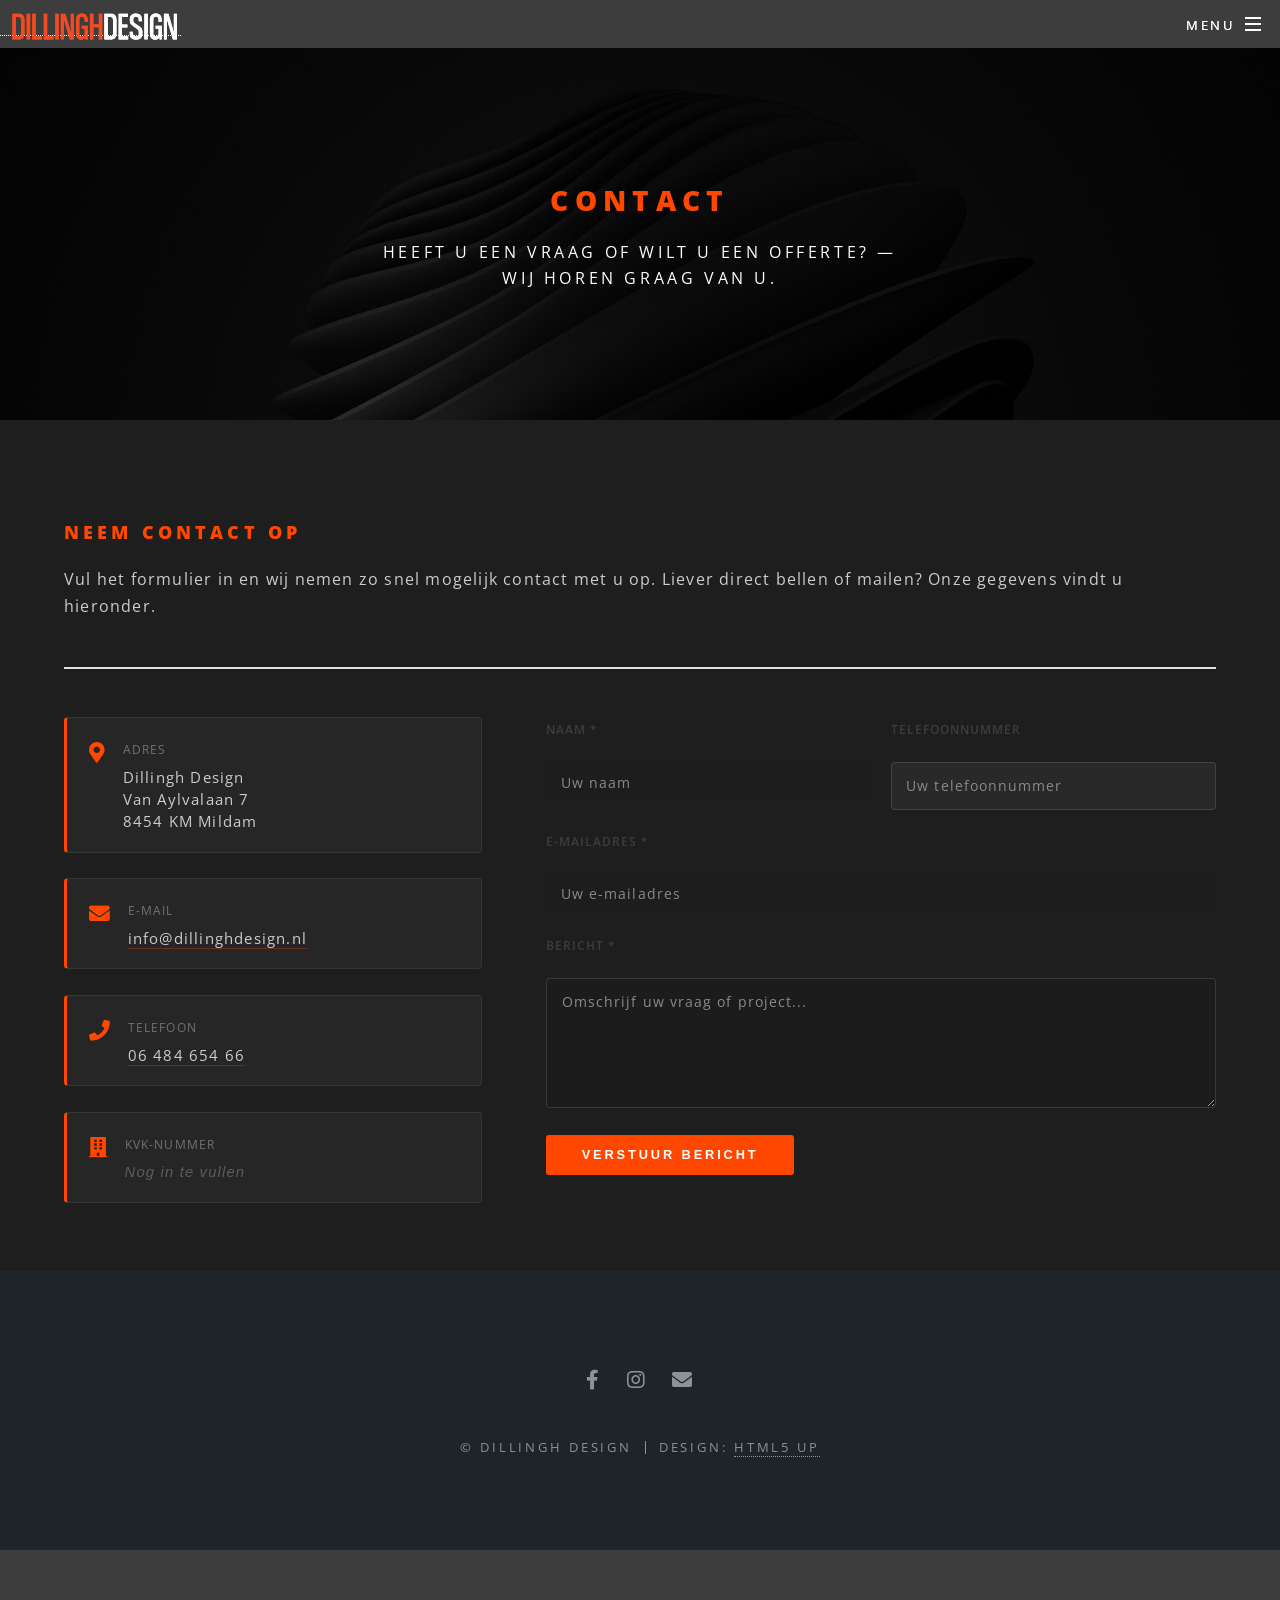
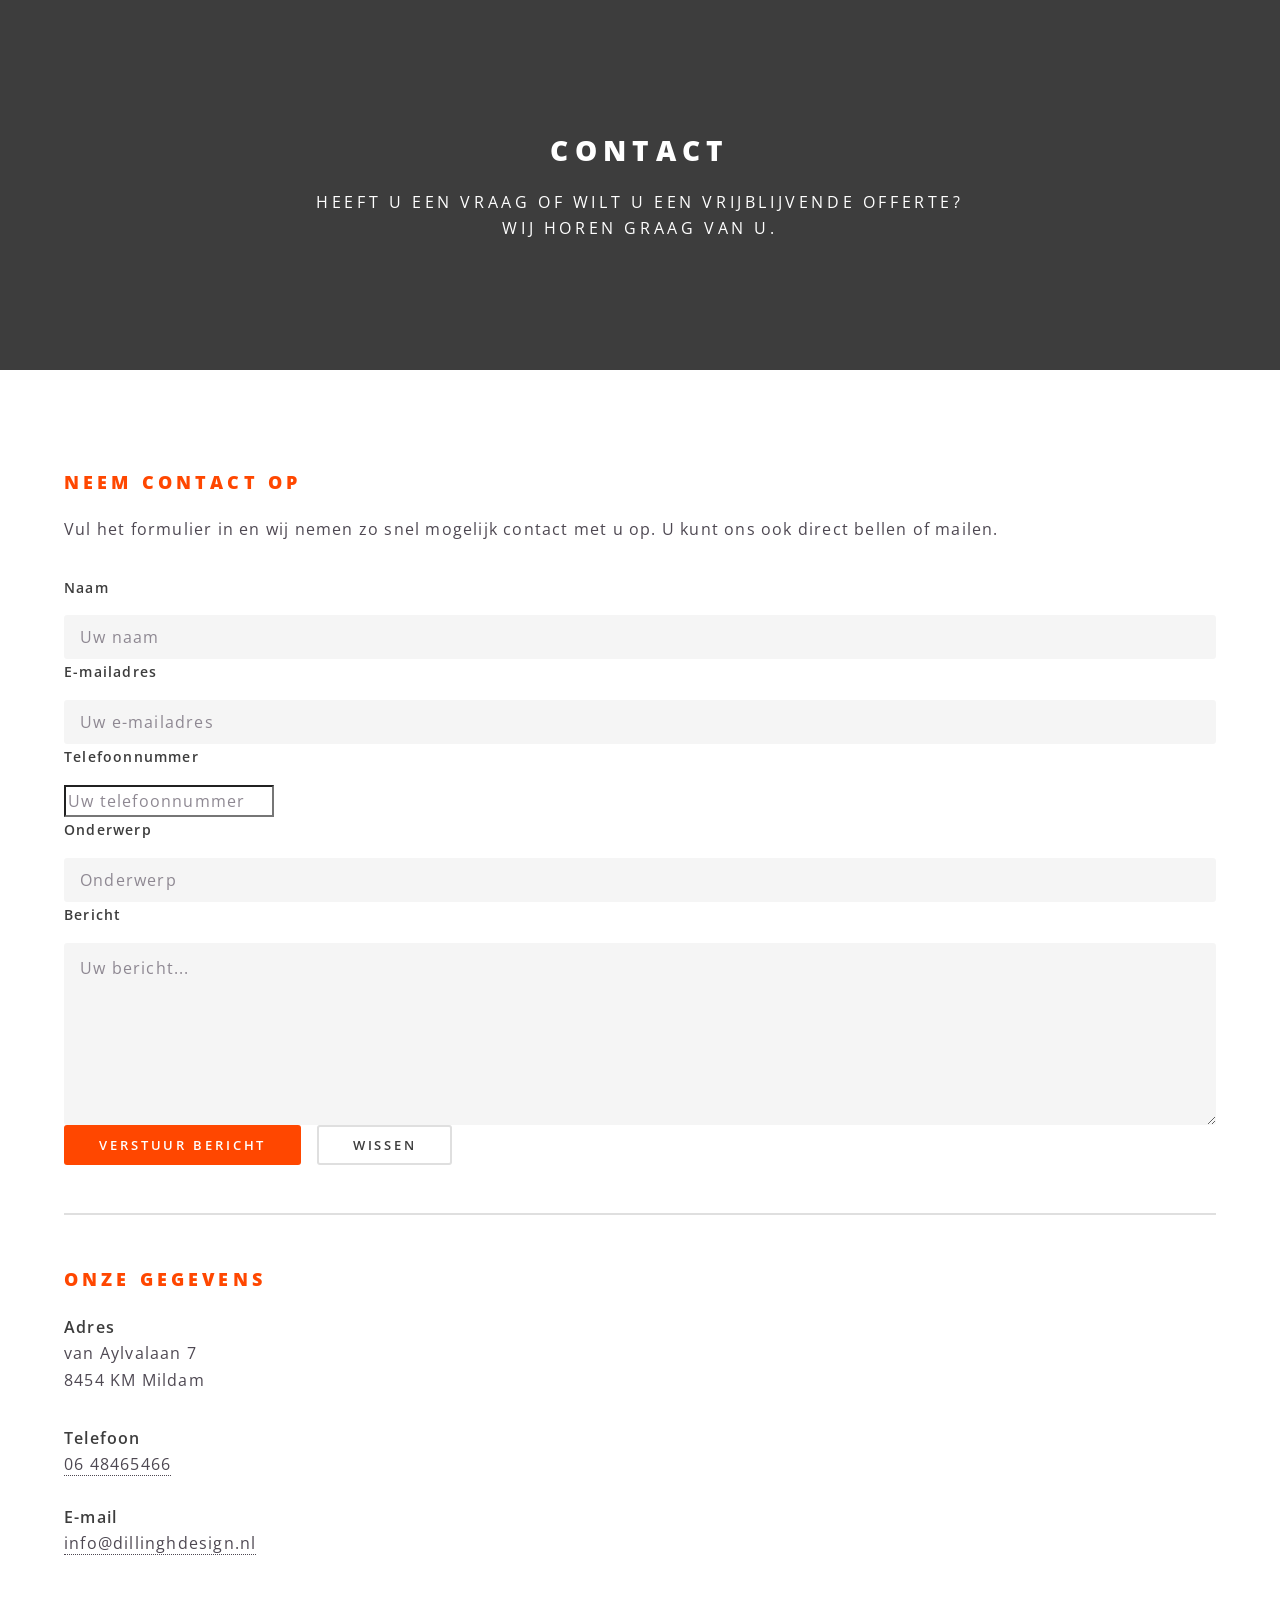
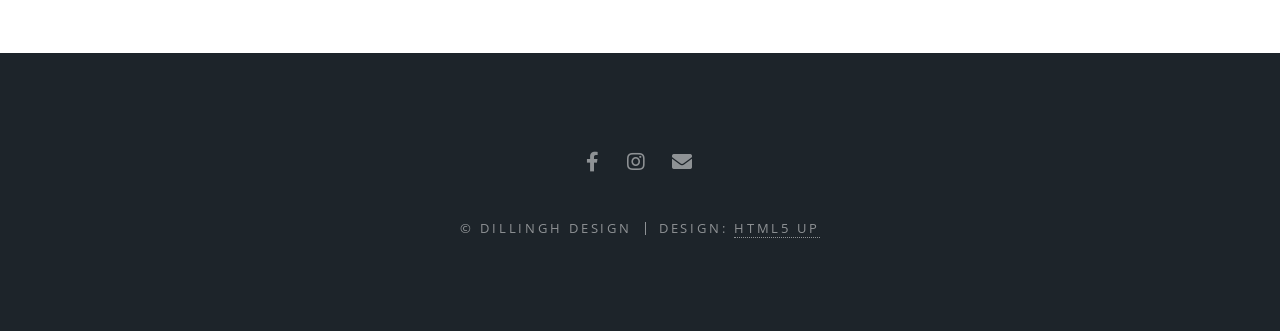
==== commit d44678c2: "Add styles for contact page and form layout Added custom styles for contact page layout and form." ====
--- a/contact.html
+++ b/contact.html
@@ -1,4 +1,360 @@
 <!DOCTYPE HTML>
+<html>
+	<head>
+		<title>Contact – Dillingh Design</title>
+		<meta charset="utf-8" />
+		<meta name="viewport" content="width=device-width, initial-scale=1, user-scalable=no" />
+		<link rel="stylesheet" href="assets/css/main.css" />
+		<noscript><link rel="stylesheet" href="assets/css/noscript.css" /></noscript>
+		<style>
+			/* ── Koppen ── */
+			.wrapper h3,
+			.inner h3 {
+				color: #ff4700 !important;
+			}
+			.wrapper h2,
+			.inner h2 {
+				color: #ff4700 !important;
+			}
+
+			/* ── Header logo ── */
+			#header a img {
+				border: none;
+				outline: none;
+			}
+			#header a {
+				text-decoration: none;
+			}
+
+			/* ── Layout: twee kolommen ── */
+			.contact-layout {
+				display: grid;
+				grid-template-columns: 1fr 1.6fr;
+				gap: 4em;
+				align-items: start;
+			}
+
+			@media (max-width: 768px) {
+				.contact-layout {
+					grid-template-columns: 1fr;
+					gap: 2.5em;
+				}
+			}
+
+			/* ── Contactgegevens blok ── */
+			.contact-info {
+				display: flex;
+				flex-direction: column;
+				gap: 1.6em;
+			}
+
+			.contact-info-item {
+				display: flex;
+				align-items: flex-start;
+				gap: 1em;
+				padding: 1.2em 1.4em;
+				background: rgba(255,255,255,0.04);
+				border: 1px solid rgba(255,255,255,0.07);
+				border-left: 3px solid #ff4700;
+				border-radius: 4px;
+			}
+
+			.contact-info-item .ci-icon {
+				color: #ff4700;
+				font-size: 1.3em;
+				margin-top: 0.1em;
+				flex-shrink: 0;
+			}
+
+			.contact-info-item .ci-text {
+				display: flex;
+				flex-direction: column;
+				gap: 0.15em;
+			}
+
+			.contact-info-item .ci-label {
+				font-size: 0.72em;
+				letter-spacing: 0.1em;
+				text-transform: uppercase;
+				color: rgba(255,255,255,0.35);
+			}
+
+			.contact-info-item .ci-value {
+				font-size: 0.92em;
+				color: #ccc;
+				line-height: 1.5;
+			}
+
+			.contact-info-item .ci-value a {
+				color: #ccc;
+				text-decoration: none;
+				border-bottom: 1px solid rgba(255,71,0,0.3);
+				transition: color 0.2s, border-color 0.2s;
+			}
+
+			.contact-info-item .ci-value a:hover {
+				color: #ff4700;
+				border-color: #ff4700;
+			}
+
+			.ci-placeholder {
+				color: rgba(255,255,255,0.25) !important;
+				font-style: italic;
+			}
+
+			/* ── Formulier ── */
+			.contact-form {
+				display: flex;
+				flex-direction: column;
+				gap: 1.2em;
+			}
+
+			.form-row {
+				display: grid;
+				grid-template-columns: 1fr 1fr;
+				gap: 1.2em;
+			}
+
+			@media (max-width: 480px) {
+				.form-row {
+					grid-template-columns: 1fr;
+				}
+			}
+
+			.form-field {
+				display: flex;
+				flex-direction: column;
+				gap: 0.4em;
+			}
+
+			.form-field label {
+				font-size: 0.78em;
+				letter-spacing: 0.08em;
+				text-transform: uppercase;
+				color: rgba(255,255,255,0.45);
+			}
+
+			.form-field input,
+			.form-field textarea {
+				background: rgba(255,255,255,0.05);
+				border: 1px solid rgba(255,255,255,0.12);
+				border-radius: 4px;
+				color: #ccc;
+				padding: 0.75em 1em;
+				font-size: 0.9em;
+				width: 100%;
+				box-sizing: border-box;
+				transition: border-color 0.25s, background 0.25s;
+				outline: none;
+				font-family: inherit;
+			}
+
+			.form-field input:focus,
+			.form-field textarea:focus {
+				border-color: #ff4700;
+				background: rgba(255,71,0,0.05);
+			}
+
+			.form-field input::placeholder,
+			.form-field textarea::placeholder {
+				color: rgba(255,255,255,0.2);
+			}
+
+			.form-field textarea {
+				resize: vertical;
+				min-height: 130px;
+			}
+
+			/* Verzendknop */
+			.form-submit {
+				display: flex;
+				align-items: center;
+				gap: 1em;
+				margin-top: 0.5em;
+			}
+
+			/* Succes melding */
+			#form-success {
+				display: none;
+				padding: 0.9em 1.2em;
+				background: rgba(255,71,0,0.1);
+				border: 1px solid rgba(255,71,0,0.3);
+				border-radius: 4px;
+				color: #ff4700;
+				font-size: 0.88em;
+			}
+		</style>
+	</head>
+	<body class="is-preload">
+
+		<!-- Page Wrapper -->
+		<div id="page-wrapper">
+
+			<!-- Header -->
+			<header id="header">
+				<a href="index.html"><img src="images/logo-DD.svg" alt="Dillingh Design" style="height: 2em; vertical-align: middle; margin-left: 0.5em;" /></a>
+				<nav id="nav">
+					<ul>
+						<li class="special">
+							<a href="#menu" class="menuToggle"><span>Menu</span></a>
+							<div id="menu">
+								<ul>
+									<li><a href="index.html">Home</a></li>
+									<li><a href="diensten.html">Diensten</a></li>
+									<li><a href="portfolio.html">Portfolio</a></li>
+									<li><a href="contact.html">Contact</a></li>
+								</ul>
+							</div>
+						</li>
+					</ul>
+				</nav>
+			</header>
+
+			<!-- Main -->
+			<article id="main">
+
+				<!-- Page Banner -->
+				<header>
+					<h2 style="color: #ff4700;">Contact</h2>
+					<p>Heeft u een vraag of wilt u een offerte? —<br />
+					Wij horen graag van u.</p>
+				</header>
+
+				<!-- Contact sectie -->
+				<section class="wrapper style5" style="background: #1e1e1e; color: #ccc;">
+					<div class="inner">
+
+						<h3>Neem contact op</h3>
+						<p>Vul het formulier in en wij nemen zo snel mogelijk contact met u op. Liever direct bellen of mailen? Onze gegevens vindt u hieronder.</p>
+						<hr />
+
+						<div class="contact-layout">
+
+							<!-- Contactgegevens -->
+							<div class="contact-info">
+
+								<div class="contact-info-item">
+									<span class="ci-icon icon solid fa-map-marker-alt"></span>
+									<div class="ci-text">
+										<span class="ci-label">Adres</span>
+										<span class="ci-value">
+											Dillingh Design<br />
+											Van Aylvalaan 7<br />
+											8454 KM Mildam
+										</span>
+									</div>
+								</div>
+
+								<div class="contact-info-item">
+									<span class="ci-icon icon solid fa-envelope"></span>
+									<div class="ci-text">
+										<span class="ci-label">E-mail</span>
+										<span class="ci-value">
+											<a href="mailto:info@dillinghdesign.nl">info@dillinghdesign.nl</a>
+										</span>
+									</div>
+								</div>
+
+								<div class="contact-info-item">
+									<span class="ci-icon icon solid fa-phone"></span>
+									<div class="ci-text">
+										<span class="ci-label">Telefoon</span>
+										<span class="ci-value"><a href="tel:+31648465466">06 484 654 66</a></span>
+									</div>
+								</div>
+
+								<div class="contact-info-item">
+									<span class="ci-icon icon solid fa-building"></span>
+									<div class="ci-text">
+										<span class="ci-label">KvK-nummer</span>
+										<span class="ci-value ci-placeholder">Nog in te vullen</span>
+									</div>
+								</div>
+
+							</div>
+							<!-- /contact-info -->
+
+							<!-- Contactformulier -->
+							<div>
+								<form class="contact-form" action="mailto:info@dillinghdesign.nl" method="post" enctype="text/plain" id="contact-form">
+
+									<div class="form-row">
+										<div class="form-field">
+											<label for="naam">Naam *</label>
+											<input type="text" id="naam" name="naam" placeholder="Uw naam" required />
+										</div>
+										<div class="form-field">
+											<label for="telefoon">Telefoonnummer</label>
+											<input type="tel" id="telefoon" name="telefoon" placeholder="Uw telefoonnummer" />
+										</div>
+									</div>
+
+									<div class="form-field">
+										<label for="email">E-mailadres *</label>
+										<input type="email" id="email" name="email" placeholder="Uw e-mailadres" required />
+									</div>
+
+									<div class="form-field">
+										<label for="bericht">Bericht *</label>
+										<textarea id="bericht" name="bericht" placeholder="Omschrijf uw vraag of project..." required></textarea>
+									</div>
+
+									<div class="form-submit">
+										<button type="submit" class="button primary">Verstuur bericht</button>
+										<div id="form-success">✓ Uw bericht is verzonden!</div>
+									</div>
+
+								</form>
+							</div>
+							<!-- /formulier -->
+
+						</div>
+						<!-- /contact-layout -->
+
+					</div>
+				</section>
+
+			</article>
+
+			<!-- Footer -->
+			<footer id="footer">
+				<ul class="icons">
+					<li><a href="#" class="icon brands fa-facebook-f"><span class="label">Facebook</span></a></li>
+					<li><a href="#" class="icon brands fa-instagram"><span class="label">Instagram</span></a></li>
+					<li><a href="mailto:info@dillinghdesign.nl" class="icon solid fa-envelope"><span class="label">Email</span></a></li>
+				</ul>
+				<ul class="copyright">
+					<li>&copy; Dillingh Design</li><li>Design: <a href="http://html5up.net">HTML5 UP</a></li>
+				</ul>
+			</footer>
+
+		</div>
+
+		<!-- Scripts -->
+		<script src="assets/js/jquery.min.js"></script>
+		<script src="assets/js/jquery.scrollex.min.js"></script>
+		<script src="assets/js/jquery.scrolly.min.js"></script>
+		<script src="assets/js/browser.min.js"></script>
+		<script src="assets/js/breakpoints.min.js"></script>
+		<script src="assets/js/util.js"></script>
+		<script src="assets/js/main.js"></script>
+
+		<script>
+			// ── Header scroll effect ──
+			window.addEventListener('scroll', function() {
+				var header = document.getElementById('header');
+				if (window.scrollY > 50) {
+					header.style.background = '#2d2d2d';
+					header.style.borderBottom = '3px solid #ff4700';
+				} else {
+					header.style.background = 'transparent';
+					header.style.borderBottom = 'none';
+				}
+			});
+		</script>
+
+	</body>
+</html><!DOCTYPE HTML>
 <html>
 	<head>
 		<title>Contact – Dillingh Design</title>
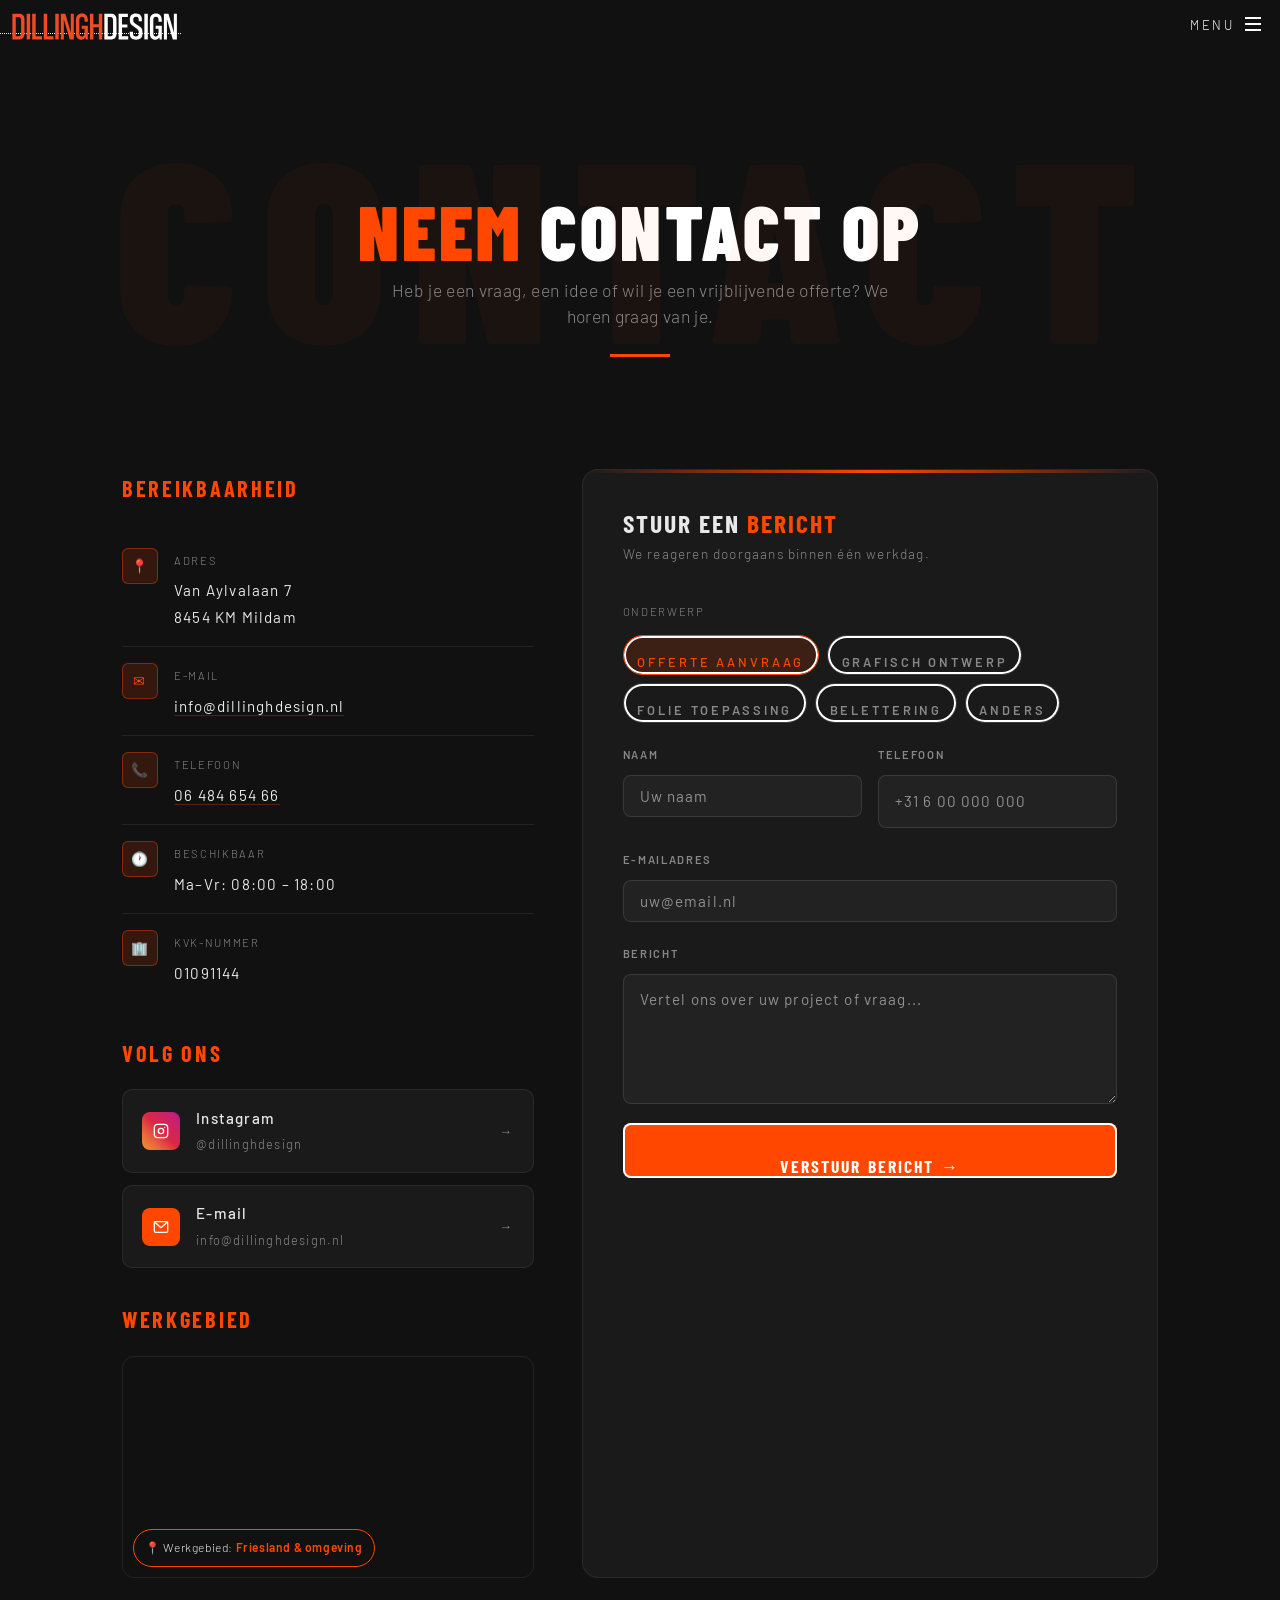
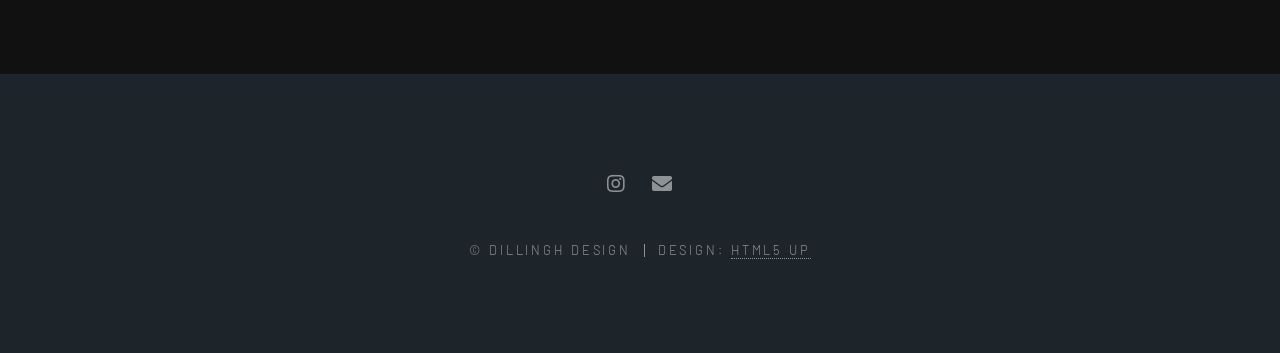
==== commit 54b4c25d: "Update print statement from 'Hello' to 'Goodbye'volledig nieuwe contactpagina" ====
--- a/contact.html
+++ b/contact.html
@@ -1,521 +1,848 @@
-<!DOCTYPE HTML>
-<html>
-	<head>
-		<title>Contact – Dillingh Design</title>
-		<meta charset="utf-8" />
-		<meta name="viewport" content="width=device-width, initial-scale=1, user-scalable=no" />
-		<link rel="stylesheet" href="assets/css/main.css" />
-		<noscript><link rel="stylesheet" href="assets/css/noscript.css" /></noscript>
-		<style>
-			/* ── Koppen ── */
-			.wrapper h3,
-			.inner h3 {
-				color: #ff4700 !important;
-			}
-			.wrapper h2,
-			.inner h2 {
-				color: #ff4700 !important;
-			}
-
-			/* ── Header logo ── */
-			#header a img {
-				border: none;
-				outline: none;
-			}
-			#header a {
-				text-decoration: none;
-			}
-
-			/* ── Layout: twee kolommen ── */
-			.contact-layout {
-				display: grid;
-				grid-template-columns: 1fr 1.6fr;
-				gap: 4em;
-				align-items: start;
-			}
-
-			@media (max-width: 768px) {
-				.contact-layout {
-					grid-template-columns: 1fr;
-					gap: 2.5em;
-				}
-			}
-
-			/* ── Contactgegevens blok ── */
-			.contact-info {
-				display: flex;
-				flex-direction: column;
-				gap: 1.6em;
-			}
-
-			.contact-info-item {
-				display: flex;
-				align-items: flex-start;
-				gap: 1em;
-				padding: 1.2em 1.4em;
-				background: rgba(255,255,255,0.04);
-				border: 1px solid rgba(255,255,255,0.07);
-				border-left: 3px solid #ff4700;
-				border-radius: 4px;
-			}
-
-			.contact-info-item .ci-icon {
-				color: #ff4700;
-				font-size: 1.3em;
-				margin-top: 0.1em;
-				flex-shrink: 0;
-			}
-
-			.contact-info-item .ci-text {
-				display: flex;
-				flex-direction: column;
-				gap: 0.15em;
-			}
-
-			.contact-info-item .ci-label {
-				font-size: 0.72em;
-				letter-spacing: 0.1em;
-				text-transform: uppercase;
-				color: rgba(255,255,255,0.35);
-			}
-
-			.contact-info-item .ci-value {
-				font-size: 0.92em;
-				color: #ccc;
-				line-height: 1.5;
-			}
-
-			.contact-info-item .ci-value a {
-				color: #ccc;
-				text-decoration: none;
-				border-bottom: 1px solid rgba(255,71,0,0.3);
-				transition: color 0.2s, border-color 0.2s;
-			}
-
-			.contact-info-item .ci-value a:hover {
-				color: #ff4700;
-				border-color: #ff4700;
-			}
-
-			.ci-placeholder {
-				color: rgba(255,255,255,0.25) !important;
-				font-style: italic;
-			}
-
-			/* ── Formulier ── */
-			.contact-form {
-				display: flex;
-				flex-direction: column;
-				gap: 1.2em;
-			}
-
-			.form-row {
-				display: grid;
-				grid-template-columns: 1fr 1fr;
-				gap: 1.2em;
-			}
-
-			@media (max-width: 480px) {
-				.form-row {
-					grid-template-columns: 1fr;
-				}
-			}
-
-			.form-field {
-				display: flex;
-				flex-direction: column;
-				gap: 0.4em;
-			}
-
-			.form-field label {
-				font-size: 0.78em;
-				letter-spacing: 0.08em;
-				text-transform: uppercase;
-				color: rgba(255,255,255,0.45);
-			}
-
-			.form-field input,
-			.form-field textarea {
-				background: rgba(255,255,255,0.05);
-				border: 1px solid rgba(255,255,255,0.12);
-				border-radius: 4px;
-				color: #ccc;
-				padding: 0.75em 1em;
-				font-size: 0.9em;
-				width: 100%;
-				box-sizing: border-box;
-				transition: border-color 0.25s, background 0.25s;
-				outline: none;
-				font-family: inherit;
-			}
-
-			.form-field input:focus,
-			.form-field textarea:focus {
-				border-color: #ff4700;
-				background: rgba(255,71,0,0.05);
-			}
-
-			.form-field input::placeholder,
-			.form-field textarea::placeholder {
-				color: rgba(255,255,255,0.2);
-			}
-
-			.form-field textarea {
-				resize: vertical;
-				min-height: 130px;
-			}
-
-			/* Verzendknop */
-			.form-submit {
-				display: flex;
-				align-items: center;
-				gap: 1em;
-				margin-top: 0.5em;
-			}
-
-			/* Succes melding */
-			#form-success {
-				display: none;
-				padding: 0.9em 1.2em;
-				background: rgba(255,71,0,0.1);
-				border: 1px solid rgba(255,71,0,0.3);
-				border-radius: 4px;
-				color: #ff4700;
-				font-size: 0.88em;
-			}
-		</style>
-	</head>
-	<body class="is-preload">
-
-		<!-- Page Wrapper -->
-		<div id="page-wrapper">
-
-			<!-- Header -->
-			<header id="header">
-				<a href="index.html"><img src="images/logo-DD.svg" alt="Dillingh Design" style="height: 2em; vertical-align: middle; margin-left: 0.5em;" /></a>
-				<nav id="nav">
-					<ul>
-						<li class="special">
-							<a href="#menu" class="menuToggle"><span>Menu</span></a>
-							<div id="menu">
-								<ul>
-									<li><a href="index.html">Home</a></li>
-									<li><a href="diensten.html">Diensten</a></li>
-									<li><a href="portfolio.html">Portfolio</a></li>
-									<li><a href="contact.html">Contact</a></li>
-								</ul>
-							</div>
-						</li>
-					</ul>
-				</nav>
-			</header>
-
-			<!-- Main -->
-			<article id="main">
-
-				<!-- Page Banner -->
-				<header>
-					<h2 style="color: #ff4700;">Contact</h2>
-					<p>Heeft u een vraag of wilt u een offerte? —<br />
-					Wij horen graag van u.</p>
-				</header>
-
-				<!-- Contact sectie -->
-				<section class="wrapper style5" style="background: #1e1e1e; color: #ccc;">
-					<div class="inner">
-
-						<h3>Neem contact op</h3>
-						<p>Vul het formulier in en wij nemen zo snel mogelijk contact met u op. Liever direct bellen of mailen? Onze gegevens vindt u hieronder.</p>
-						<hr />
-
-						<div class="contact-layout">
-
-							<!-- Contactgegevens -->
-							<div class="contact-info">
-
-								<div class="contact-info-item">
-									<span class="ci-icon icon solid fa-map-marker-alt"></span>
-									<div class="ci-text">
-										<span class="ci-label">Adres</span>
-										<span class="ci-value">
-											Dillingh Design<br />
-											Van Aylvalaan 7<br />
-											8454 KM Mildam
-										</span>
-									</div>
-								</div>
-
-								<div class="contact-info-item">
-									<span class="ci-icon icon solid fa-envelope"></span>
-									<div class="ci-text">
-										<span class="ci-label">E-mail</span>
-										<span class="ci-value">
-											<a href="mailto:info@dillinghdesign.nl">info@dillinghdesign.nl</a>
-										</span>
-									</div>
-								</div>
-
-								<div class="contact-info-item">
-									<span class="ci-icon icon solid fa-phone"></span>
-									<div class="ci-text">
-										<span class="ci-label">Telefoon</span>
-										<span class="ci-value"><a href="tel:+31648465466">06 484 654 66</a></span>
-									</div>
-								</div>
-
-								<div class="contact-info-item">
-									<span class="ci-icon icon solid fa-building"></span>
-									<div class="ci-text">
-										<span class="ci-label">KvK-nummer</span>
-										<span class="ci-value ci-placeholder">Nog in te vullen</span>
-									</div>
-								</div>
-
-							</div>
-							<!-- /contact-info -->
-
-							<!-- Contactformulier -->
-							<div>
-								<form class="contact-form" action="mailto:info@dillinghdesign.nl" method="post" enctype="text/plain" id="contact-form">
-
-									<div class="form-row">
-										<div class="form-field">
-											<label for="naam">Naam *</label>
-											<input type="text" id="naam" name="naam" placeholder="Uw naam" required />
-										</div>
-										<div class="form-field">
-											<label for="telefoon">Telefoonnummer</label>
-											<input type="tel" id="telefoon" name="telefoon" placeholder="Uw telefoonnummer" />
-										</div>
-									</div>
-
-									<div class="form-field">
-										<label for="email">E-mailadres *</label>
-										<input type="email" id="email" name="email" placeholder="Uw e-mailadres" required />
-									</div>
-
-									<div class="form-field">
-										<label for="bericht">Bericht *</label>
-										<textarea id="bericht" name="bericht" placeholder="Omschrijf uw vraag of project..." required></textarea>
-									</div>
-
-									<div class="form-submit">
-										<button type="submit" class="button primary">Verstuur bericht</button>
-										<div id="form-success">✓ Uw bericht is verzonden!</div>
-									</div>
-
-								</form>
-							</div>
-							<!-- /formulier -->
-
+<!DOCTYPE html>
+<html lang="nl">
+<head>
+	<title>Contact – Dillingh Design</title>
+	<meta charset="utf-8" />
+	<meta name="viewport" content="width=device-width, initial-scale=1, user-scalable=no" />
+	<link rel="stylesheet" href="assets/css/main.css" />
+	<link rel="preconnect" href="https://fonts.googleapis.com">
+	<link href="https://fonts.googleapis.com/css2?family=Barlow+Condensed:wght@400;600;700;900&family=Barlow:wght@300;400;500&display=swap" rel="stylesheet">
+	<noscript><link rel="stylesheet" href="assets/css/noscript.css" /></noscript>
+	<style>
+		:root {
+			--orange: #ff4700;
+			--orange-dim: rgba(255,71,0,0.15);
+			--orange-glow: rgba(255,71,0,0.4);
+			--dark: #111111;
+			--dark2: #1a1a1a;
+			--dark3: #222222;
+			--border: rgba(255,255,255,0.07);
+			--text: #e8e8e8;
+			--text-dim: #888;
+		}
+
+		*, *::before, *::after { box-sizing: border-box; }
+
+		body.contact-page {
+			background: var(--dark);
+			color: var(--text);
+			font-family: 'Barlow', sans-serif;
+			font-weight: 300;
+			margin: 0;
+			overflow-x: hidden;
+		}
+
+		/* ── HERO BAND ── */
+		.contact-hero {
+			position: relative;
+			padding: 9rem 2rem 5rem;
+			text-align: center;
+			overflow: hidden;
+		}
+
+		.contact-hero::before {
+			content: 'CONTACT';
+			position: absolute;
+			top: 50%;
+			left: 50%;
+			transform: translate(-50%, -50%);
+			font-family: 'Barlow Condensed', sans-serif;
+			font-weight: 900;
+			font-size: clamp(5rem, 20vw, 18rem);
+			color: rgba(255,71,0,0.04);
+			letter-spacing: 0.1em;
+			white-space: nowrap;
+			pointer-events: none;
+			user-select: none;
+		}
+
+		.contact-hero h1 {
+			font-family: 'Barlow Condensed', sans-serif;
+			font-weight: 900;
+			font-size: clamp(2.5rem, 6vw, 5rem);
+			letter-spacing: 0.04em;
+			text-transform: uppercase;
+			margin: 0 0 0.5rem;
+			line-height: 1;
+		}
+
+		.contact-hero h1 span { color: var(--orange); }
+
+		.contact-hero p {
+			font-size: 1.1rem;
+			color: var(--text-dim);
+			max-width: 500px;
+			margin: 0 auto;
+			letter-spacing: 0.02em;
+		}
+
+		.orange-line {
+			width: 60px;
+			height: 3px;
+			background: var(--orange);
+			margin: 1.5rem auto 0;
+		}
+
+		/* ── MAIN GRID ── */
+		.contact-grid {
+			max-width: 1100px;
+			margin: 0 auto;
+			padding: 2rem 2rem 6rem;
+			display: grid;
+			grid-template-columns: 1fr 1.4fr;
+			gap: 3rem;
+		}
+
+		@media (max-width: 768px) {
+			.contact-grid { grid-template-columns: 1fr; gap: 2rem; }
+		}
+
+		/* ── LEFT COLUMN ── */
+		.contact-info h2 {
+			font-family: 'Barlow Condensed', sans-serif;
+			font-weight: 700;
+			font-size: 1.4rem;
+			text-transform: uppercase;
+			letter-spacing: 0.12em;
+			color: var(--orange);
+			margin: 0 0 1.5rem;
+		}
+
+		.info-block { margin-bottom: 2rem; }
+
+		.info-item {
+			display: flex;
+			align-items: flex-start;
+			gap: 1rem;
+			padding: 1rem 0;
+			border-bottom: 1px solid var(--border);
+		}
+
+		.info-item:last-child { border-bottom: none; }
+
+		.info-icon {
+			width: 36px;
+			height: 36px;
+			background: var(--orange-dim);
+			border: 1px solid var(--orange-glow);
+			border-radius: 6px;
+			display: flex;
+			align-items: center;
+			justify-content: center;
+			flex-shrink: 0;
+			color: var(--orange);
+			font-size: 0.85rem;
+		}
+
+		.info-label {
+			font-size: 0.7rem;
+			text-transform: uppercase;
+			letter-spacing: 0.15em;
+			color: var(--text-dim);
+			margin-bottom: 0.2rem;
+		}
+
+		.info-value {
+			font-size: 0.95rem;
+			color: var(--text);
+			font-weight: 400;
+		}
+
+		.info-value a {
+			color: var(--text);
+			text-decoration: none;
+			border-bottom: 1px solid rgba(255,71,0,0.3);
+			transition: color 0.2s, border-color 0.2s;
+		}
+
+		.info-value a:hover {
+			color: var(--orange);
+			border-color: var(--orange);
+		}
+
+		/* ── SOCIAL MEDIA ── */
+		.social-section h2 {
+			font-family: 'Barlow Condensed', sans-serif;
+			font-weight: 700;
+			font-size: 1.4rem;
+			text-transform: uppercase;
+			letter-spacing: 0.12em;
+			color: var(--orange);
+			margin: 0 0 1rem;
+		}
+
+		.social-cards {
+			display: flex;
+			flex-direction: column;
+			gap: 0.75rem;
+		}
+
+		.social-card {
+			display: flex;
+			align-items: center;
+			gap: 1rem;
+			padding: 0.9rem 1.2rem;
+			background: var(--dark2);
+			border: 1px solid var(--border);
+			border-radius: 10px;
+			text-decoration: none;
+			color: var(--text);
+			transition: all 0.25s ease;
+			position: relative;
+			overflow: hidden;
+		}
+
+		.social-card::before {
+			content: '';
+			position: absolute;
+			left: 0; top: 0; bottom: 0;
+			width: 3px;
+			background: var(--orange);
+			transform: scaleY(0);
+			transition: transform 0.25s ease;
+		}
+
+		.social-card:hover {
+			border-color: var(--orange-glow);
+			background: var(--dark3);
+			transform: translateX(4px);
+			color: var(--text);
+			text-decoration: none;
+		}
+
+		.social-card:hover::before { transform: scaleY(1); }
+
+		.social-icon {
+			width: 38px;
+			height: 38px;
+			border-radius: 8px;
+			display: flex;
+			align-items: center;
+			justify-content: center;
+			font-size: 1rem;
+			flex-shrink: 0;
+		}
+
+		.social-icon.ig { background: linear-gradient(45deg, #f09433, #e6683c, #dc2743, #cc2366, #bc1888); }
+		.social-icon.em { background: var(--orange); }
+
+		.social-name { font-weight: 500; font-size: 0.95rem; }
+		.social-handle { font-size: 0.8rem; color: var(--text-dim); }
+
+		.social-arrow {
+			margin-left: auto;
+			color: var(--text-dim);
+			font-size: 0.8rem;
+			transition: color 0.2s;
+		}
+
+		.social-card:hover .social-arrow { color: var(--orange); }
+
+		/* ── MAP ── */
+		.map-section { margin-top: 2rem; }
+
+		.map-section h2 {
+			font-family: 'Barlow Condensed', sans-serif;
+			font-weight: 700;
+			font-size: 1.4rem;
+			text-transform: uppercase;
+			letter-spacing: 0.12em;
+			color: var(--orange);
+			margin: 0 0 1rem;
+		}
+
+		.map-wrapper {
+			border-radius: 12px;
+			overflow: hidden;
+			border: 1px solid var(--border);
+			position: relative;
+		}
+
+		.map-wrapper iframe {
+			width: 100%;
+			height: 220px;
+			display: block;
+			filter: grayscale(80%) invert(90%) hue-rotate(180deg);
+			border: none;
+		}
+
+		.map-badge {
+			position: absolute;
+			bottom: 10px;
+			left: 10px;
+			background: rgba(17,17,17,0.9);
+			border: 1px solid var(--orange);
+			color: var(--text);
+			font-size: 0.75rem;
+			padding: 0.3rem 0.7rem;
+			border-radius: 20px;
+			letter-spacing: 0.05em;
+		}
+
+		.map-badge span { color: var(--orange); font-weight: 600; }
+
+		/* ── FORM ── */
+		.contact-form-wrap {
+			background: var(--dark2);
+			border: 1px solid var(--border);
+			border-radius: 16px;
+			padding: 2.5rem;
+			position: relative;
+			overflow: hidden;
+		}
+
+		.contact-form-wrap::before {
+			content: '';
+			position: absolute;
+			top: 0; left: 0; right: 0;
+			height: 3px;
+			background: linear-gradient(90deg, transparent, var(--orange), transparent);
+		}
+
+		.form-title {
+			font-family: 'Barlow Condensed', sans-serif;
+			font-weight: 700;
+			font-size: 1.6rem;
+			text-transform: uppercase;
+			letter-spacing: 0.08em;
+			margin: 0 0 0.3rem;
+		}
+
+		.form-title span { color: var(--orange); }
+
+		.form-sub {
+			font-size: 0.85rem;
+			color: var(--text-dim);
+			margin-bottom: 2rem;
+		}
+
+		.form-row {
+			display: grid;
+			grid-template-columns: 1fr 1fr;
+			gap: 1rem;
+		}
+
+		@media (max-width: 500px) {
+			.form-row { grid-template-columns: 1fr; }
+		}
+
+		.field {
+			position: relative;
+			margin-bottom: 1.2rem;
+		}
+
+		.field label {
+			display: block;
+			font-size: 0.7rem;
+			text-transform: uppercase;
+			letter-spacing: 0.15em;
+			color: var(--text-dim);
+			margin-bottom: 0.4rem;
+		}
+
+		.field input,
+		.field textarea {
+			width: 100%;
+			background: rgba(255,255,255,0.04);
+			border: 1px solid rgba(255,255,255,0.1);
+			border-radius: 8px;
+			color: var(--text);
+			font-family: 'Barlow', sans-serif;
+			font-size: 0.95rem;
+			padding: 0.8rem 1rem;
+			transition: border-color 0.2s, background 0.2s, box-shadow 0.2s;
+			outline: none;
+			-webkit-appearance: none;
+		}
+
+		.field input:focus,
+		.field textarea:focus {
+			border-color: var(--orange);
+			background: rgba(255,71,0,0.05);
+			box-shadow: 0 0 0 3px rgba(255,71,0,0.1);
+		}
+
+		.field textarea {
+			height: 130px;
+			resize: vertical;
+		}
+
+		/* Subject pills */
+		.subject-label {
+			font-size: 0.7rem;
+			text-transform: uppercase;
+			letter-spacing: 0.15em;
+			color: var(--text-dim);
+			margin-bottom: 0.6rem;
+			display: block;
+		}
+
+		.subject-pills {
+			display: flex;
+			flex-wrap: wrap;
+			gap: 0.5rem;
+			margin-bottom: 1.2rem;
+		}
+
+		.pill {
+			padding: 0.35rem 0.85rem;
+			border-radius: 20px;
+			border: 1px solid rgba(255,255,255,0.15);
+			background: transparent;
+			color: var(--text-dim);
+			font-family: 'Barlow', sans-serif;
+			font-size: 0.8rem;
+			cursor: pointer;
+			transition: all 0.2s;
+		}
+
+		.pill:hover { border-color: var(--orange); color: var(--text); }
+		.pill.active { border-color: var(--orange); background: var(--orange-dim); color: var(--orange); font-weight: 500; }
+
+		/* Submit button */
+		.submit-btn {
+			width: 100%;
+			padding: 1rem;
+			background: var(--orange);
+			color: #fff;
+			border: none;
+			border-radius: 8px;
+			font-family: 'Barlow Condensed', sans-serif;
+			font-size: 1.1rem;
+			font-weight: 700;
+			letter-spacing: 0.12em;
+			text-transform: uppercase;
+			cursor: pointer;
+			transition: background 0.2s, transform 0.1s;
+			position: relative;
+			overflow: hidden;
+		}
+
+		.submit-btn:hover { background: #e03d00; }
+		.submit-btn:active { transform: scale(0.98); }
+		.submit-btn .btn-text { transition: opacity 0.2s; }
+		.submit-btn.sending .btn-text { opacity: 0; }
+
+		.btn-loader {
+			position: absolute;
+			top: 50%; left: 50%;
+			transform: translate(-50%, -50%);
+			display: none;
+			align-items: center;
+			gap: 0.5rem;
+		}
+
+		.submit-btn.sending .btn-loader { display: flex; }
+
+		.dot-flashing { display: flex; gap: 5px; }
+
+		.dot-flashing span {
+			width: 7px; height: 7px;
+			background: white;
+			border-radius: 50%;
+			animation: dotFlash 1s infinite;
+		}
+
+		.dot-flashing span:nth-child(2) { animation-delay: 0.2s; }
+		.dot-flashing span:nth-child(3) { animation-delay: 0.4s; }
+
+		@keyframes dotFlash {
+			0%, 80%, 100% { opacity: 0.2; transform: scale(0.8); }
+			40% { opacity: 1; transform: scale(1); }
+		}
+
+		/* Success overlay */
+		.success-overlay {
+			position: absolute;
+			inset: 0;
+			background: var(--dark2);
+			border-radius: 16px;
+			display: flex;
+			flex-direction: column;
+			align-items: center;
+			justify-content: center;
+			opacity: 0;
+			pointer-events: none;
+			transition: opacity 0.5s ease;
+			text-align: center;
+			padding: 2rem;
+		}
+
+		.success-overlay.show {
+			opacity: 1;
+			pointer-events: all;
+		}
+
+		.checkmark-circle {
+			width: 70px;
+			height: 70px;
+			border-radius: 50%;
+			border: 3px solid var(--orange);
+			display: flex;
+			align-items: center;
+			justify-content: center;
+			margin-bottom: 1.5rem;
+			animation: popIn 0.4s ease 0.2s both;
+		}
+
+		@keyframes popIn {
+			from { transform: scale(0.5); opacity: 0; }
+			to { transform: scale(1); opacity: 1; }
+		}
+
+		.checkmark-circle svg {
+			width: 32px; height: 32px;
+			stroke: var(--orange);
+			fill: none;
+			stroke-width: 3;
+			stroke-linecap: round;
+			stroke-linejoin: round;
+		}
+
+		.check-path {
+			stroke-dasharray: 50;
+			stroke-dashoffset: 50;
+			animation: drawCheck 0.4s ease 0.5s forwards;
+		}
+
+		@keyframes drawCheck {
+			to { stroke-dashoffset: 0; }
+		}
+
+		.success-overlay h3 {
+			font-family: 'Barlow Condensed', sans-serif;
+			font-size: 1.8rem;
+			font-weight: 700;
+			text-transform: uppercase;
+			letter-spacing: 0.08em;
+			color: var(--orange);
+			margin: 0 0 0.5rem;
+			animation: fadeUp 0.4s ease 0.6s both;
+		}
+
+		.success-overlay p {
+			color: var(--text-dim);
+			font-size: 0.95rem;
+			animation: fadeUp 0.4s ease 0.7s both;
+		}
+
+		.success-overlay .back-btn {
+			margin-top: 1.5rem;
+			padding: 0.6rem 1.5rem;
+			border: 1px solid var(--orange);
+			border-radius: 6px;
+			color: var(--orange);
+			background: transparent;
+			font-family: 'Barlow', sans-serif;
+			font-size: 0.85rem;
+			cursor: pointer;
+			transition: all 0.2s;
+			animation: fadeUp 0.4s ease 0.8s both;
+		}
+
+		.success-overlay .back-btn:hover {
+			background: var(--orange);
+			color: white;
+		}
+
+		@keyframes fadeUp {
+			from { transform: translateY(10px); opacity: 0; }
+			to { transform: translateY(0); opacity: 1; }
+		}
+
+		/* ── FOOTER BAND ── */
+		.contact-footer-band {
+			border-top: 1px solid var(--border);
+			text-align: center;
+			padding: 2rem;
+			font-size: 0.8rem;
+			color: var(--text-dim);
+		}
+
+		/* ── HEADER overrides ── */
+		#header {
+			background: transparent;
+			transition: background 0.3s, border-bottom 0.3s;
+		}
+
+		#header a img { border: none; outline: none; }
+		#header a { text-decoration: none; }
+
+		@keyframes shake {
+			0%,100% { transform: translateX(0); }
+			25% { transform: translateX(-6px); }
+			75% { transform: translateX(6px); }
+		}
+	</style>
+</head>
+<body class="is-preload contact-page">
+<div id="page-wrapper">
+
+	<!-- Header -->
+	<header id="header" class="alt">
+		<a href="index.html"><img src="images/logo-DD.svg" alt="Dillingh Design" style="height:2em;vertical-align:middle;margin-left:.5em;" /></a>
+		<nav id="nav">
+			<ul>
+				<li class="special">
+					<a href="#menu" class="menuToggle"><span>Menu</span></a>
+					<div id="menu">
+						<ul>
+							<li><a href="index.html">Home</a></li>
+							<li><a href="diensten.html">Diensten</a></li>
+							<li><a href="portfolio.html">Portfolio</a></li>
+							<li><a href="contact.html">Contact</a></li>
+						</ul>
+					</div>
+				</li>
+			</ul>
+		</nav>
+	</header>
+
+	<!-- Hero -->
+	<section class="contact-hero">
+		<h1><span>Neem</span> contact op</h1>
+		<p>Heb je een vraag, een idee of wil je een vrijblijvende offerte? We horen graag van je.</p>
+		<div class="orange-line"></div>
+	</section>
+
+	<!-- Main content -->
+	<div class="contact-grid">
+
+		<!-- LEFT: info + socials + map -->
+		<div>
+
+			<!-- Contact info -->
+			<div class="contact-info">
+				<h2>Bereikbaarheid</h2>
+				<div class="info-block">
+
+					<div class="info-item">
+						<div class="info-icon">📍</div>
+						<div>
+							<div class="info-label">Adres</div>
+							<div class="info-value">Van Aylvalaan 7<br />8454 KM Mildam</div>
 						</div>
-						<!-- /contact-layout -->
-
 					</div>
-				</section>
-
-			</article>
-
-			<!-- Footer -->
-			<footer id="footer">
-				<ul class="icons">
-					<li><a href="#" class="icon brands fa-facebook-f"><span class="label">Facebook</span></a></li>
-					<li><a href="#" class="icon brands fa-instagram"><span class="label">Instagram</span></a></li>
-					<li><a href="mailto:info@dillinghdesign.nl" class="icon solid fa-envelope"><span class="label">Email</span></a></li>
-				</ul>
-				<ul class="copyright">
-					<li>&copy; Dillingh Design</li><li>Design: <a href="http://html5up.net">HTML5 UP</a></li>
-				</ul>
-			</footer>
+
+					<div class="info-item">
+						<div class="info-icon">✉</div>
+						<div>
+							<div class="info-label">E-mail</div>
+							<div class="info-value"><a href="mailto:info@dillinghdesign.nl">info@dillinghdesign.nl</a></div>
+						</div>
+					</div>
+
+					<div class="info-item">
+						<div class="info-icon">📞</div>
+						<div>
+							<div class="info-label">Telefoon</div>
+							<div class="info-value"><a href="tel:+31648465466">06 484 654 66</a></div>
+						</div>
+					</div>
+
+					<div class="info-item">
+						<div class="info-icon">🕐</div>
+						<div>
+							<div class="info-label">Beschikbaar</div>
+							<div class="info-value">Ma–Vr: 08:00 – 18:00</div>
+						</div>
+					</div>
+
+					<div class="info-item">
+						<div class="info-icon">🏢</div>
+						<div>
+							<div class="info-label">KvK-nummer</div>
+							<div class="info-value">01091144</div>
+						</div>
+					</div>
+
+				</div>
+			</div>
+
+			<!-- Social media -->
+			<div class="social-section">
+				<h2>Volg ons</h2>
+				<div class="social-cards">
+
+					<a href="https://www.instagram.com/dillinghdesign" target="_blank" rel="noopener" class="social-card">
+						<div class="social-icon ig">
+							<svg width="16" height="16" viewBox="0 0 24 24" fill="none" stroke="white" stroke-width="2" stroke-linecap="round" stroke-linejoin="round"><rect x="2" y="2" width="20" height="20" rx="5"/><circle cx="12" cy="12" r="4"/><circle cx="17.5" cy="6.5" r="1" fill="white" stroke="none"/></svg>
+						</div>
+						<div>
+							<div class="social-name">Instagram</div>
+							<div class="social-handle">@dillinghdesign</div>
+						</div>
+						<span class="social-arrow">→</span>
+					</a>
+
+					<a href="mailto:info@dillinghdesign.nl" class="social-card">
+						<div class="social-icon em">
+							<svg width="16" height="16" viewBox="0 0 24 24" fill="none" stroke="white" stroke-width="2" stroke-linecap="round" stroke-linejoin="round"><rect x="2" y="4" width="20" height="16" rx="2"/><polyline points="22,4 12,13 2,4"/></svg>
+						</div>
+						<div>
+							<div class="social-name">E-mail</div>
+							<div class="social-handle">info@dillinghdesign.nl</div>
+						</div>
+						<span class="social-arrow">→</span>
+					</a>
+
+				</div>
+			</div>
+
+			<!-- Map -->
+			<div class="map-section">
+				<h2>Werkgebied</h2>
+				<div class="map-wrapper">
+					<iframe
+						src="https://www.openstreetmap.org/export/embed.html?bbox=4.5%2C52.8%2C6.5%2C53.6&layer=mapnik"
+						allowfullscreen
+						loading="lazy"
+						title="Werkgebied Friesland">
+					</iframe>
+					<div class="map-badge">📍 Werkgebied: <span>Friesland & omgeving</span></div>
+				</div>
+			</div>
 
 		</div>
 
-		<!-- Scripts -->
-		<script src="assets/js/jquery.min.js"></script>
-		<script src="assets/js/jquery.scrollex.min.js"></script>
-		<script src="assets/js/jquery.scrolly.min.js"></script>
-		<script src="assets/js/browser.min.js"></script>
-		<script src="assets/js/breakpoints.min.js"></script>
-		<script src="assets/js/util.js"></script>
-		<script src="assets/js/main.js"></script>
-
-		<script>
-			// ── Header scroll effect ──
-			window.addEventListener('scroll', function() {
-				var header = document.getElementById('header');
-				if (window.scrollY > 50) {
-					header.style.background = '#2d2d2d';
-					header.style.borderBottom = '3px solid #ff4700';
-				} else {
-					header.style.background = 'transparent';
-					header.style.borderBottom = 'none';
+		<!-- RIGHT: form -->
+		<div class="contact-form-wrap">
+			<div class="form-title">Stuur een <span>bericht</span></div>
+			<div class="form-sub">We reageren doorgaans binnen één werkdag.</div>
+
+			<!-- Subject pills -->
+			<span class="subject-label">Onderwerp</span>
+			<div class="subject-pills">
+				<button class="pill active" type="button" onclick="selectPill(this)">Offerte aanvraag</button>
+				<button class="pill" type="button" onclick="selectPill(this)">Grafisch ontwerp</button>
+				<button class="pill" type="button" onclick="selectPill(this)">Folie toepassing</button>
+				<button class="pill" type="button" onclick="selectPill(this)">Belettering</button>
+				<button class="pill" type="button" onclick="selectPill(this)">Anders</button>
+			</div>
+
+			<div class="form-row">
+				<div class="field">
+					<label for="naam">Naam</label>
+					<input type="text" id="naam" placeholder="Uw naam" />
+				</div>
+				<div class="field">
+					<label for="telefoon">Telefoon</label>
+					<input type="tel" id="telefoon" placeholder="+31 6 00 000 000" />
+				</div>
+			</div>
+
+			<div class="field">
+				<label for="email">E-mailadres</label>
+				<input type="email" id="email" placeholder="uw@email.nl" />
+			</div>
+
+			<div class="field">
+				<label for="bericht">Bericht</label>
+				<textarea id="bericht" placeholder="Vertel ons over uw project of vraag..."></textarea>
+			</div>
+
+			<button class="submit-btn" id="submitBtn" onclick="handleSubmit()">
+				<span class="btn-text">Verstuur bericht →</span>
+				<span class="btn-loader">
+					<span style="font-size:0.85rem;letter-spacing:0.1em;">Versturen</span>
+					<span class="dot-flashing">
+						<span></span><span></span><span></span>
+					</span>
+				</span>
+			</button>
+
+			<!-- Success overlay -->
+			<div class="success-overlay" id="successOverlay">
+				<div class="checkmark-circle">
+					<svg viewBox="0 0 32 32">
+						<polyline class="check-path" points="6,16 13,23 26,9"/>
+					</svg>
+				</div>
+				<h3>Bericht verzonden!</h3>
+				<p>Bedankt voor je bericht.<br>We nemen zo snel mogelijk contact met je op.</p>
+				<button class="back-btn" onclick="resetForm()">Nog een bericht sturen</button>
+			</div>
+		</div>
+
+	</div>
+
+	<!-- Footer -->
+	<footer id="footer">
+		<ul class="icons">
+			<li><a href="https://www.instagram.com/dillinghdesign" target="_blank" rel="noopener" class="icon brands fa-instagram"><span class="label">Instagram</span></a></li>
+			<li><a href="mailto:info@dillinghdesign.nl" class="icon solid fa-envelope"><span class="label">Email</span></a></li>
+		</ul>
+		<ul class="copyright">
+			<li>&copy; Dillingh Design</li><li>Design: <a href="http://html5up.net">HTML5 UP</a></li>
+		</ul>
+	</footer>
+
+</div><!-- /page-wrapper -->
+
+<script src="assets/js/jquery.min.js"></script>
+<script src="assets/js/jquery.scrollex.min.js"></script>
+<script src="assets/js/jquery.scrolly.min.js"></script>
+<script src="assets/js/browser.min.js"></script>
+<script src="assets/js/breakpoints.min.js"></script>
+<script src="assets/js/util.js"></script>
+<script src="assets/js/main.js"></script>
+<script>
+	// Sticky header
+	window.addEventListener('scroll', function() {
+		var header = document.getElementById('header');
+		if (window.scrollY > 50) {
+			header.style.background = '#2d2d2d';
+			header.style.borderBottom = '3px solid #ff4700';
+		} else {
+			header.style.background = 'transparent';
+			header.style.borderBottom = 'none';
+		}
+	});
+
+	// Subject pill selection
+	function selectPill(el) {
+		document.querySelectorAll('.pill').forEach(p => p.classList.remove('active'));
+		el.classList.add('active');
+	}
+
+	// Form submit met animatie
+	function handleSubmit() {
+		const naam = document.getElementById('naam').value.trim();
+		const email = document.getElementById('email').value.trim();
+		const bericht = document.getElementById('bericht').value.trim();
+
+		if (!naam || !email || !bericht) {
+			[{id:'naam',val:naam},{id:'email',val:email},{id:'bericht',val:bericht}].forEach(f => {
+				if (!f.val) {
+					const el = document.getElementById(f.id);
+					el.style.borderColor = '#ff4700';
+					el.style.animation = 'shake 0.3s ease';
+					setTimeout(() => { el.style.animation = ''; }, 400);
 				}
 			});
-		</script>
-
-	</body>
-</html><!DOCTYPE HTML>
-<html>
-	<head>
-		<title>Contact – Dillingh Design</title>
-		<meta charset="utf-8" />
-		<meta name="viewport" content="width=device-width, initial-scale=1, user-scalable=no" />
-		<link rel="stylesheet" href="assets/css/main.css" />
-		<noscript><link rel="stylesheet" href="assets/css/noscript.css" /></noscript>
-	</head>
-	<body class="is-preload">
-
-		<!-- Page Wrapper -->
-			<div id="page-wrapper">
-
-				<!-- Header -->
-					<header id="header">
-						<a href="index.html"><img src="images/logo-DD.svg" alt="" style="height: 2em; vertical-align: middle; margin-left: 0.5em;" /></a>
-						<nav id="nav">
-							<ul>
-								<li class="special">
-									<a href="#menu" class="menuToggle"><span>Menu</span></a>
-									<div id="menu">
-										<ul>
-											<li><a href="index.html">Home</a></li>
-											<li><a href="diensten.html">Diensten</a></li>
-											<li><a href="portfolio.html">Portfolio</a></li>
-											<li><a href="contact.html">Contact</a></li>
-										</ul>
-									</div>
-								</li>
-							</ul>
-						</nav>
-					</header>
-
-				<!-- Main -->
-					<article id="main">
-
-						<!-- Page Banner -->
-						<header>
-							<h2>Contact</h2>
-							<p>Heeft u een vraag of wilt u een vrijblijvende offerte?<br />
-							Wij horen graag van u.</p>
-						</header>
-
-						<!-- Contact Inhoud -->
-						<section class="wrapper style5">
-							<div class="inner">
-
-								<h3>Neem contact op</h3>
-								<p>Vul het formulier in en wij nemen zo snel mogelijk contact met u op. U kunt ons ook direct bellen of mailen.</p>
-
-								<!-- Contactformulier -->
-								<form method="post" action="https://formspree.io/f/JOUW_FORMSPREE_CODE">
-									<div class="fields">
-										<div class="field half">
-											<label for="name">Naam</label>
-											<input type="text" name="name" id="name" placeholder="Uw naam" required />
-										</div>
-										<div class="field half">
-											<label for="email">E-mailadres</label>
-											<input type="email" name="email" id="email" placeholder="Uw e-mailadres" required />
-										</div>
-										<div class="field half">
-											<label for="phone">Telefoonnummer</label>
-											<input type="tel" name="phone" id="phone" placeholder="Uw telefoonnummer" />
-										</div>
-										<div class="field half">
-											<label for="subject">Onderwerp</label>
-											<input type="text" name="subject" id="subject" placeholder="Onderwerp" />
-										</div>
-										<div class="field">
-											<label for="message">Bericht</label>
-											<textarea name="message" id="message" rows="6" placeholder="Uw bericht..." required></textarea>
-										</div>
-									</div>
-									<ul class="actions">
-										<li><input type="submit" value="Verstuur bericht" class="button primary" /></li>
-										<li><input type="reset" value="Wissen" class="button" /></li>
-									</ul>
-								</form>
-
-								<hr />
-
-								<!-- Contactgegevens -->
-								<h3>Onze gegevens</h3>
-								<div class="fields">
-									<div class="field half">
-										<p>
-											<strong>Adres</strong><br />
-											van Aylvalaan 7<br />
-											8454 KM Mildam
-										</p>
-									</div>
-									<div class="field half">
-										<p>
-											<strong>Telefoon</strong><br />
-											<a href="tel:0648465466">06 48465466</a><br /><br />
-											<strong>E-mail</strong><br />
-											<a href="mailto:info@dillinghdesign.nl">info@dillinghdesign.nl</a>
-										</p>
-									</div>
-								</div>
-
-							</div>
-						</section>
-
-					</article>
-
-				<!-- Footer -->
-					<footer id="footer">
-						<ul class="icons">
-							<li><a href="#" class="icon brands fa-facebook-f"><span class="label">Facebook</span></a></li>
-							<li><a href="#" class="icon brands fa-instagram"><span class="label">Instagram</span></a></li>
-							<li><a href="#" class="icon solid fa-envelope"><span class="label">Email</span></a></li>
-						</ul>
-						<ul class="copyright">
-							<li>&copy; Dillingh Design</li><li>Design: <a href="http://html5up.net">HTML5 UP</a></li>
-						</ul>
-					</footer>
-
-			</div>
-
-		<!-- Scripts -->
-			<script src="assets/js/jquery.min.js"></script>
-			<script src="assets/js/jquery.scrollex.min.js"></script>
-			<script src="assets/js/jquery.scrolly.min.js"></script>
-			<script src="assets/js/browser.min.js"></script>
-			<script src="assets/js/breakpoints.min.js"></script>
-			<script src="assets/js/util.js"></script>
-			<script src="assets/js/main.js"></script>
-		<script>
-window.addEventListener('scroll', function() {
-    var header = document.getElementById('header');
-    if (window.scrollY > 50) {
-        header.style.background = '#2d2d2d';
-        header.style.borderBottom = '3px solid #ff4700';
-    } else {
-        header.style.background = 'transparent';
-        header.style.borderBottom = 'none';
-    }
-});
+			return;
+		}
+
+		const btn = document.getElementById('submitBtn');
+		btn.classList.add('sending');
+		btn.disabled = true;
+
+		setTimeout(() => {
+			btn.classList.remove('sending');
+			document.getElementById('successOverlay').classList.add('show');
+		}, 1800);
+	}
+
+	function resetForm() {
+		document.getElementById('successOverlay').classList.remove('show');
+		document.getElementById('submitBtn').disabled = false;
+		document.getElementById('naam').value = '';
+		document.getElementById('email').value = '';
+		document.getElementById('telefoon').value = '';
+		document.getElementById('bericht').value = '';
+		document.querySelectorAll('.pill').forEach((p,i) => p.classList.toggle('active', i===0));
+	}
 </script>
-		<style>
-		  .wrapper h3,
-		  .inner h3 {
-		    color: #ff4700 !important;
-		  }
-
-		  #header a img {
-		    border: none;
-		    outline: none;
-		  }
-
-		  #header a {
-		    text-decoration: none;
-		  }
-
-		  .wrapper h2,
-		  .inner h2 {
-		    color: #ff4700 !important;
-		  }
-		</style>
-
-	</body>
+
+</body>
 </html>
